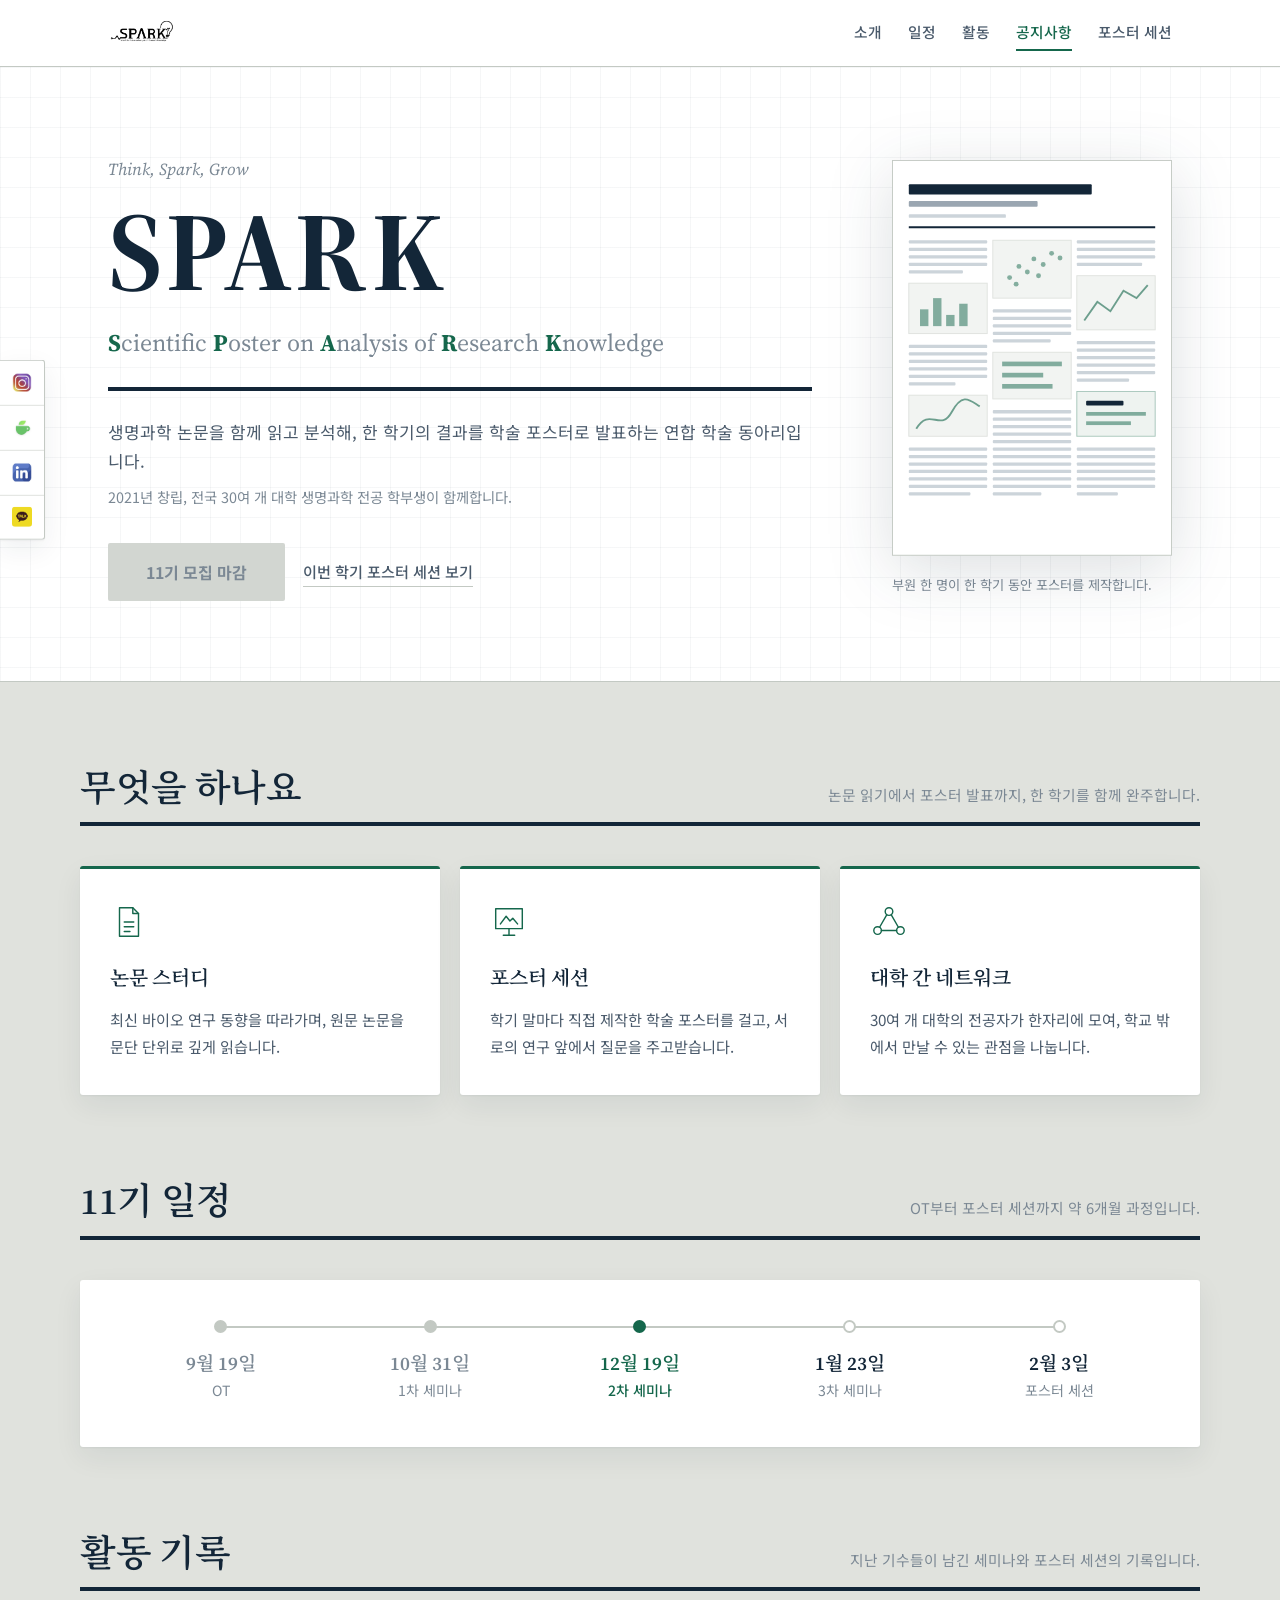
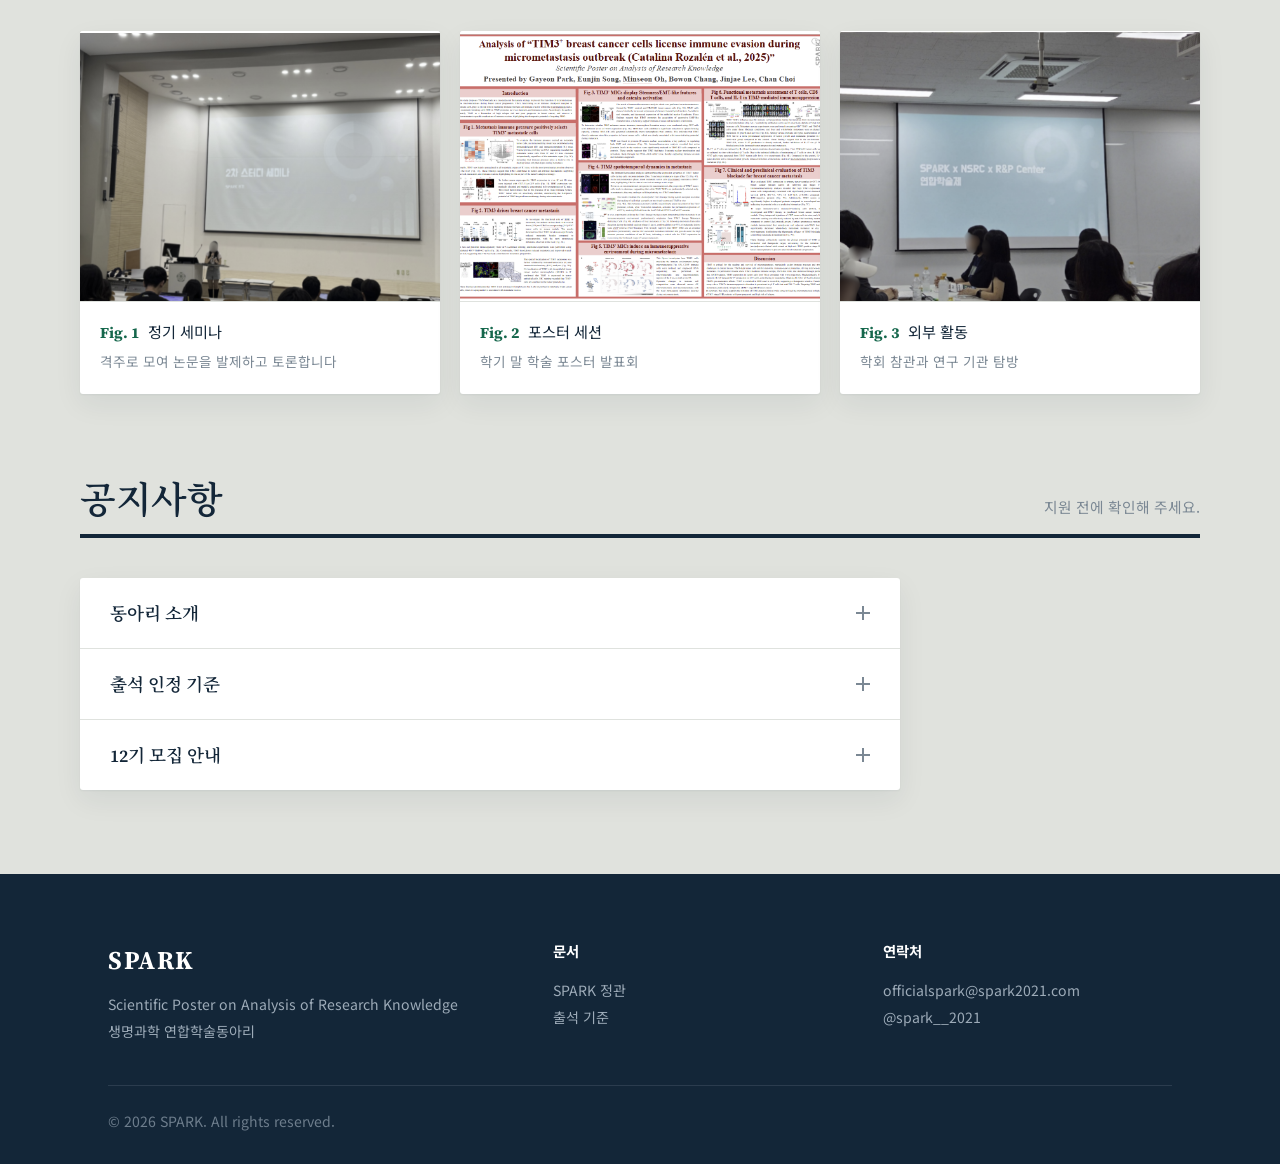
==== index.html @ 1c55ae81 "Update index.html" ====
<!DOCTYPE html>
<html lang="ko">
<head>
<meta charset="UTF-8">
<meta name="viewport" content="width=device-width, initial-scale=1.0">

<!--
╔══════════════════════════════════════════════════════════════╗
║  SPARK 홈페이지 — 수정 안내                                    ║
║                                                              ║
║  수정할 곳은 이 파일 위쪽의 두 군데뿐입니다.                      ║
║    [수정 구역 1] 검색·카톡 공유 시 보이는 제목과 설명               ║
║    [수정 구역 2] 홈페이지에 보이는 모든 글·날짜·링크·사진·색상       ║
║                                                              ║
║  "여기부터 아래는 수정하지 않아도 됩니다" 표시 이후는                ║
║  디자인과 동작 코드이므로 건드리지 않아도 됩니다.                   ║
╚══════════════════════════════════════════════════════════════╝
-->


<!-- ════════════════════════════════════════════
     ✏️ [수정 구역 1] 검색·공유 정보
     네이버/구글 검색 결과, 카톡·인스타 링크 미리보기에 나오는 내용입니다.
     따옴표 " " 안의 글자만 바꾸세요.
═════════════════════════════════════════════ -->

<!-- 브라우저 탭에 보이는 제목 -->
<title>SPARK | 생명과학연합학술동아리</title>

<!-- 링크 공유 시 미리보기 제목 / 설명 / 이미지 -->
<meta property="og:title" content="SPARK - 생명과학연합학술동아리">
<meta property="og:description" content="전국 30여 개 대학의 생명과학 전공 학부생이 논문을 읽고, 분석하고, 포스터로 발표합니다.">
<meta property="og:image" content="logo.png">

<!-- 탭 아이콘 이미지 파일 이름 -->
<link rel="icon" type="image/png" href="favicon.png" sizes="64x64">

<!-- 네이버 검색 등록용 코드 (지우거나 바꾸지 마세요) -->
<meta name="naver-site-verification" content="4375b2bd968bffbd760c9f9140a34bc564f8868e" />


<!-- ════════════════════════════════════════════
     ✏️ [수정 구역 2] 홈페이지 내용 전체
═════════════════════════════════════════════ -->
<script>
/*
 ┌─────────────────── 수정 규칙 ───────────────────┐
 │ 1. 따옴표 '  ' 안의 글자만 바꾸세요.                │
 │ 2. 항목 끝에는 항상 쉼표( , )를 붙입니다.            │
 │ 3. 괄호 { } [ ] 는 지우지 마세요.                   │
 │ 4. 항목을 추가하려면 { ... }, 한 덩어리를 통째로     │
 │    복사해서 바로 아래에 붙여넣고 글자만 바꾸세요.      │
 │    삭제할 때도 { ... }, 한 덩어리를 통째로 지웁니다.  │
 │ 5. 날짜는 항상 '2026-09-19' 형식(연-월-일)으로 씁니다.│
 │ 6. 글 안에 작은따옴표 ' 를 넣고 싶으면 ‘ ’ 를 쓰세요.  │
 │ 7. // 뒤의 회색 글씨는 설명이라 화면에 나오지 않습니다. │
 │ 8. 줄을 바꾸고 싶으면 '  ' 대신 ` (백틱, 숫자 1 왼쪽 키)│
 │    으로 감싸고, 원하는 곳에서 Enter를 치면 됩니다.      │
 │      예) intro: `첫째 줄                          │
 │                  둘째 줄`,                        │
 │                                                  │
 │ 수정 후 페이지 위에 빨간 경고가 뜨면,                 │
 │ 방금 고친 곳에서 쉼표나 따옴표가 빠진 것입니다.         │
 └──────────────────────────────────────────────────┘
*/
const SITE = {

    /* ────────── 기본 정보 ────────── */
    name:       'SPARK',
    fullName:   'Scientific Poster on Analysis of Research Knowledge',   // 대문자로 시작하는 단어의 첫 글자가 자동으로 초록색 강조됩니다
    koreanName: '생명과학 연합학술동아리',
    slogan:     'Think, Spark, Grow',
    logo:       'logo.png',   // 상단 로고 이미지 파일 이름


    /* ────────── 색상 ──────────
       색상 코드는 구글에서 "color picker" 검색하면 고를 수 있습니다. */
    colors: {
        main:      '#15674c',   // 대표 색 (버튼, 강조 글씨)
        mainDark:  '#0f4d38',   // 버튼에 마우스를 올렸을 때 색
        mainLight: '#eef3f0',   // 연한 배경 색
    },


    /* ────────── 다른 페이지 주소 ────────── */
    pages: {
        apply:  'apply-session.html',    // 지원하기 버튼을 누르면 가는 페이지
        poster: 'poster-session.html', // 포스터 세션 페이지
        archive: 'poster-archive.html' //포스터 아카이빙 페이지
    },


    /* ────────── 모집 기간 ──────────
       날짜만 바꾸면 버튼 문구, 버튼 숨김, 모집 안내 공지가 자동으로 바뀝니다.
       - 시작일 전: "8월 19일 11기 모집 시작" (버튼 비활성)
       - 모집 중  : "지금 지원하기"
       - 마감 후  : "11기 모집 마감", 상단 '신입부원모집' 메뉴 자동 숨김 */
    recruit: {
        generation: 11,              // 기수 (숫자만, 따옴표 없이)
        start:      '2026-08-19',    // 모집 시작일 (이 날 0시부터)
        end:        '2026-09-05',    // 모집 마지막 날 (이 날 밤 23:59까지 지원 가능)
        menuText:   '신입부원모집',   // 상단 메뉴 버튼 글자
        buttonText: '지금 지원하기',   // 모집 중일 때 큰 버튼 글자
    },


    /* ────────── 맨 위 첫 화면 ────────── */
    hero: {
        intro: '생명과학 논문을 함께 읽고 분석해, 한 학기의 결과를 학술 포스터로 발표하는 연합 학술 동아리입니다.',
        meta:  '2021년 창립, 전국 30여 개 대학 생명과학 전공 학부생이 함께합니다.',   // 대학 수를 바꾸면 [수정 구역 1]의 og:description도 같이 바꿔 주세요
        posterLinkText: '이번 학기 포스터 세션 보기',
        figureCaption:  `부원 한 명이 한 학기 동안 포스터를 제작합니다.`,        // 포스터 그림 아래 설명
    },


    /* ────────── 소개 (무엇을 하나요) ──────────
       icon 은 'paper'(문서), 'poster'(모니터), 'network'(연결) 중 하나를 고르세요. */
    about: {
        title:    '무엇을 하나요',
        subtitle: '논문 읽기에서 포스터 발표까지, 한 학기를 함께 완주합니다.',
        cards: [
            {
                icon:  'paper',
                title: '논문 스터디',
                text:  '최신 바이오 연구 동향을 따라가며, 원문 논문을 문단 단위로 깊게 읽습니다.',
            },
            {
                icon:  'poster',
                title: '포스터 세션',
                text:  '학기 말마다 직접 제작한 학술 포스터를 걸고, 서로의 연구 앞에서 질문을 주고받습니다.',
            },
            {
                icon:  'network',
                title: '대학 간 네트워크',
                text:  '30여 개 대학의 전공자가 한자리에 모여, 학교 밖에서 만날 수 있는 관점을 나눕니다.',
            },
        ],
    },


    /* ────────── 일정 ──────────
       제목("11기 일정")은 위 모집 기수로 자동 생성됩니다.
       날짜가 지나면 자동으로 회색, 다가오는 일정은 초록색으로 표시됩니다.
       화면에는 "9월 19일"처럼 자동으로 바뀌어 보입니다. */
    schedule: {
        subtitle: 'OT부터 포스터 세션까지 약 6개월 과정입니다.',
        events: [
            { date: '2026-09-19', label: 'OT' },
            { date: '2026-10-31', label: '1차 세미나' },
            { date: '2026-12-19', label: '2차 세미나' },
            { date: '2027-01-23', label: '3차 세미나' },
            { date: '2027-02-03', label: '포스터 세션' },
        ],
    },


    /* ────────── 활동 기록 (사진 카드) ──────────
       "Fig. 1, 2, 3" 번호는 순서대로 자동으로 붙습니다. */
    activity: {
        title:    '활동 기록',
        subtitle: '지난 기수들이 남긴 세미나와 포스터 세션의 기록입니다.',
        cards: [
            {
                image: 'photo1.png',
                title: '정기 세미나',
                sub:   '격주로 모여 논문을 발제하고 토론합니다',
                link:  'gallery.html?type=seminar',
            },
            {
                image: 'photo2.png',
                title: '포스터 세션',
                sub:   '학기 말 학술 포스터 발표회',
                link:  'gallery.html?type=poster',
            },
            {
                image: 'photo3.png',
                title: '외부 활동',
                sub:   '학회 참관과 연구 기관 탐방',
                link:  'gallery.html?type=external',
            },
        ],
    },


    /* ────────── 공지사항 ──────────
       content 는 여러 줄로 쓸 수 있도록 ` (백틱, 키보드 숫자 1 왼쪽 키)으로 감쌉니다.
       줄바꿈한 그대로 화면에 표시됩니다. */
      notice: {
        title:    '공지사항',
        subtitle: '지원 전에 확인해 주세요.',
        items: [
            {
                title: '동아리 소개',
                content: `
                    생명과학 연합학술동아리 SPARK
                    (Scientific Poster on Analysis of Research Knowledge)는
                    과학 분야의 논문 분석을 기반으로 한 과학 포스터 제작 활동을 중심으로,
                    학생들의 폭넓은 과학적 지식 함양을 목표로 하고 있습니다.
                `,
            },
            {
                title: '출석 인정 기준',
                content: `
                    예시: 세미나 시작 시간이 13:00인 경우
                    ~13:00 → 출석
                    13:00~13:30 → 지각
                    13:30~ → 결석

                    결석 1회 또는 지각 2회 이상 시 수료 불가
                `,
            },
            {
                title: '12기 모집 안내',
                content: `
                    2월 3일에 12기 모집이 시작될 예정입니다.
                `,
            },
        ],
    },
     
    /* ────────── 왼쪽(모바일은 아래쪽) SNS 버튼 ────────── */
    social: [
        { name: 'Instagram',   url: 'https://www.instagram.com/spark__2021/', icon: 'news1.jpg' },
        { name: '네이버 카페',  url: 'https://cafe.naver.com/spark0326',       icon: 'news2.jpg' },
        { name: 'LinkedIn',    url: 'https://www.linkedin.com/in/spark-%EC%83%9D%EB%AA%85%EA%B3%BC%ED%95%99-%EC%97%B0%ED%95%A9%ED%95%99%EC%88%A0%EB%8F%99%EC%95%84%EB%A6%AC-2748612b2/', icon: 'news3.jpg' },
        { name: '카카오톡',     url: 'https://pf.kakao.com/_hLbxeb',          icon: 'news4.png', iconBg: '#FEE500' },   // iconBg: 아이콘 뒤 배경색 (필요할 때만)
    ],


    /* ────────── 맨 아래 (푸터) ────────── */
    footer: {
        docs: [
            { name: 'SPARK 정관', url: 'https://drive.google.com/file/d/1hW7ntwTEwc0d7TYEUUa7mszsoIHRJRvX/view?usp=sharing' },
            { name: '출석 기준',  url: 'https://drive.google.com/file/d/16KdDOAhdM01TcNyG_7t-rmwygA86GA21/view?usp=sharing' },
        ],
        email: 'officialspark@spark2021.com',
        contacts: [
            { text: '@spark__2021', url: 'https://www.instagram.com/spark__2021/' },
        ],
    },

};
</script>
<!-- ════════════════ ✏️ 수정 구역 끝 ════════════════ -->



<!-- ══════════════════════════════════════════════════════════════
     ⛔ 여기부터 아래는 수정하지 않아도 됩니다 (디자인·동작 코드)
═══════════════════════════════════════════════════════════════ -->

<script>
/* 위에서 정한 색상을 디자인에 적용 */
(function () {
    if (typeof SITE === 'undefined' || !SITE.colors) return;
    var root = document.documentElement.style, c = SITE.colors;
    if (c.main)      root.setProperty('--accent', c.main);
    if (c.mainDark)  root.setProperty('--accent-deep', c.mainDark);
    if (c.mainLight) root.setProperty('--accent-wash', c.mainLight);
})();
</script>

<link rel="preconnect" href="https://fonts.googleapis.com">
<link rel="preconnect" href="https://fonts.gstatic.com" crossorigin>
<link href="https://fonts.googleapis.com/css2?family=Noto+Sans+KR:wght@300;400;500;700&family=Noto+Serif+KR:wght@300;500;600;700&family=Source+Serif+4:ital,opsz,wght@0,8..60,400;0,8..60,600;0,8..60,700;1,8..60,400&display=swap" rel="stylesheet">

<style>
/* ══════════════════════════════════════════════
   SPARK — 포스터 보드 레이아웃
   보드(회색) 위에 종이 패널(흰색)이 올라가는 구조
   ※ 대표 색상은 [수정 구역 2]의 colors 에서 바꿉니다.
══════════════════════════════════════════════ */

:root {
    --board:        #e0e2dd;
    --board-deep:   #d2d6d1;
    --paper:        #ffffff;

    --ink:          #132638;
    --ink-mid:      #4a5a6b;
    --ink-soft:     #7b8894;

    --rule:         #dfe2de;
    --rule-strong:  #c3c9c3;

    --accent:       #15674c;
    --accent-deep:  #0f4d38;
    --accent-wash:  #eef3f0;

    --lift: 0 1px 2px rgba(19,38,56,.05), 0 10px 28px rgba(19,38,56,.07);
    --lift-hi: 0 2px 4px rgba(19,38,56,.07), 0 18px 44px rgba(19,38,56,.11);

    --serif: 'Source Serif 4', 'Noto Serif KR', Georgia, serif;
    --sans:  'Noto Sans KR', -apple-system, BlinkMacSystemFont, sans-serif;

    --col: 1120px;
}

*, *::before, *::after { box-sizing: border-box; margin: 0; padding: 0; }
html { scroll-behavior: smooth; -webkit-text-size-adjust: 100%; }

body {
    font-family: var(--sans);
    font-weight: 400;
    background: var(--board);
    color: var(--ink);
    line-height: 1.75;
    overflow-x: hidden;
    -webkit-font-smoothing: antialiased;
}

a { color: inherit; }

:focus-visible {
    outline: 2px solid var(--accent);
    outline-offset: 3px;
    border-radius: 2px;
}

.wrap {
    max-width: var(--col);
    margin: 0 auto;
    padding: 0 28px;
}

/* ── 설정 오류 경고 ─────────────────────── */
#config-error {
    position: fixed;
    top: 0; left: 0; right: 0;
    z-index: 10000;
    background: #b3261e;
    color: #fff;
    padding: 14px 20px;
    font-size: 0.95rem;
    line-height: 1.6;
}
#config-error[hidden] { display: none; }

/* ── 헤더 ───────────────────────────────── */
header {
    position: sticky;
    top: 0;
    z-index: 200;
    background: var(--paper);
    border-bottom: 1px solid var(--rule-strong);
}
.header-inner {
    max-width: var(--col);
    margin: 0 auto;
    padding: 0 28px;
    height: 66px;
    display: flex;
    align-items: center;
    justify-content: space-between;
}
.logo-img { height: 38px; display: block; }

nav.pc-nav { display: flex; align-items: center; gap: 26px; }
nav.pc-nav a {
    text-decoration: none;
    color: var(--ink-mid);
    font-size: 0.92rem;
    font-weight: 500;
    padding: 4px 0;
    border-bottom: 2px solid transparent;
    transition: color .18s ease, border-color .18s ease;
}
nav.pc-nav a:hover { color: var(--ink); }
nav.pc-nav a.active { color: var(--accent); border-bottom-color: var(--accent); }
nav.pc-nav a.nav-apply {
    color: var(--paper);
    background: var(--accent);
    padding: 7px 16px;
    border-radius: 2px;
    border-bottom: none;
}
nav.pc-nav a.nav-apply:hover { background: var(--accent-deep); color: var(--paper); }

.hamburger {
    display: none;
    flex-direction: column;
    justify-content: space-between;
    width: 24px; height: 16px;
    background: none; border: none;
    cursor: pointer; padding: 0;
}
.hamburger span {
    display: block; height: 2px;
    background: var(--ink);
    transition: transform .25s ease, opacity .2s ease;
}
.hamburger.open span:nth-child(1) { transform: translateY(7px) rotate(45deg); }
.hamburger.open span:nth-child(2) { opacity: 0; }
.hamburger.open span:nth-child(3) { transform: translateY(-7px) rotate(-45deg); }

.mobile-menu {
    display: none;
    position: fixed;
    top: 66px; left: 0; right: 0;
    background: var(--paper);
    border-bottom: 1px solid var(--rule-strong);
    padding: 10px 28px 18px;
    z-index: 150;
    flex-direction: column;
}
.mobile-menu.open { display: flex; }
.mobile-menu a {
    text-decoration: none;
    color: var(--ink);
    font-size: 1rem;
    font-weight: 500;
    padding: 14px 2px;
    border-bottom: 1px solid var(--rule);
}
.mobile-menu a:last-child { border-bottom: none; }

@media (max-width: 860px) {
    nav.pc-nav { display: none; }
    .hamburger { display: flex; }
}

/* ── 좌측 소셜 ──────────────────────────── */
#social-float {
    position: fixed;
    left: 0; top: 50%;
    transform: translateY(-50%);
    z-index: 120;
    display: flex;
    flex-direction: column;
    background: var(--paper);
    border: 1px solid var(--rule-strong);
    border-left: none;
    border-radius: 0 3px 3px 0;
    box-shadow: var(--lift);
    overflow: hidden;
}
#social-float a {
    display: flex;
    align-items: center;
    gap: 10px;
    padding: 11px 12px;
    text-decoration: none;
    color: var(--ink-mid);
    font-size: 0.78rem;
    font-weight: 500;
    border-bottom: 1px solid var(--rule);
    white-space: nowrap;
    overflow: hidden;
    max-width: 44px;
    transition: max-width .28s ease, background .2s ease, color .2s ease;
}
#social-float a:last-child { border-bottom: none; }
#social-float a img {
    width: 20px; height: 20px;
    object-fit: cover;
    border-radius: 3px;
    flex-shrink: 0;
}
#social-float a span {
    opacity: 0;
    transition: opacity .2s ease;
}
#social-float:hover a { max-width: 170px; }
#social-float:hover a span { opacity: 1; }
#social-float a:hover { background: var(--accent-wash); color: var(--accent); }

@media (max-width: 860px) {
    #social-float {
        top: auto; bottom: 0; left: 0; right: 0;
        transform: none;
        flex-direction: row;
        border: none;
        border-top: 1px solid var(--rule-strong);
        border-radius: 0;
    }
    #social-float a {
        flex: 1;
        max-width: none;
        justify-content: center;
        padding: 12px 0;
        border-bottom: none;
        border-right: 1px solid var(--rule);
    }
    #social-float a:last-child { border-right: none; }
    #social-float a span { display: none; }
    #social-float:hover a { max-width: none; }
}

/* ── 히어로 ─────────────────────────────── */
.hero {
    background-color: var(--paper);
    background-image:
        linear-gradient(rgba(19,38,56,.038) 1px, transparent 1px),
        linear-gradient(90deg, rgba(19,38,56,.038) 1px, transparent 1px);
    background-size: 30px 30px;
    border-bottom: 1px solid var(--rule-strong);
    padding: 88px 0 80px;
}
.hero-inner {
    max-width: var(--col);
    margin: 0 auto;
    padding: 0 28px;
    display: grid;
    grid-template-columns: minmax(0, 1fr) 280px;
    gap: 56px;
    align-items: center;
}
.hero-text { max-width: 44em; }

.hero-figure { margin: 0; }
.poster-svg {
    width: 100%;
    height: auto;
    display: block;
    filter: drop-shadow(0 14px 32px rgba(19,38,56,.15));
}
.hero-figure figcaption {
    margin-top: 18px;
    font-size: 0.83rem;
    line-height: 1.65;
    color: var(--ink-soft);
}
.poster-svg .sheet   { fill: var(--paper); stroke: var(--rule-strong); }
.poster-svg .ln      { fill: #ccd4da; }
.poster-svg .ln-mid  { fill: #9aa6b1; }
.poster-svg .ln-dark { fill: var(--ink); }
.poster-svg .rule    { stroke: var(--ink); stroke-width: 2; }
.poster-svg .fig     { fill: #f2f4f2; stroke: var(--rule); }
.poster-svg .fig-hi  { fill: var(--accent-wash); stroke: var(--accent); stroke-opacity: .35; }
.poster-svg .mark    { fill: var(--accent); opacity: .5; }
.poster-svg .plot    { fill: none; stroke: var(--accent); stroke-width: 2; opacity: .6; }

@media (max-width: 940px) {
    .hero-inner { grid-template-columns: 1fr; gap: 48px; }
    .hero-figure { max-width: 230px; }
}
@media (max-width: 640px) {
    .hero-figure { display: none; }
}
.hero-slogan {
    font-family: var(--serif);
    font-style: italic;
    font-size: 1.05rem;
    color: var(--ink-soft);
    margin-bottom: 14px;
}
.wordmark {
    font-family: var(--serif);
    font-weight: 700;
    font-size: clamp(3.6rem, 11vw, 7rem);
    line-height: 0.95;
    letter-spacing: 0.04em;
    color: var(--ink);
    margin-bottom: 20px;
}
.acronym {
    font-family: var(--serif);
    font-size: clamp(1.05rem, 2.6vw, 1.5rem);
    line-height: 1.5;
    color: var(--ink-soft);
    font-weight: 400;
    padding-bottom: 26px;
    border-bottom: 4px solid var(--ink);
    margin-bottom: 26px;
}
.acronym b { color: var(--accent); font-weight: 700; }

.hero-lede {
    font-size: 1.06rem;
    color: var(--ink-mid);
    max-width: 46em;
    margin-bottom: 8px;
}
.hero-meta {
    font-size: 0.9rem;
    color: var(--ink-soft);
    margin-bottom: 34px;
}
.hero-actions { display: flex; flex-wrap: wrap; align-items: center; gap: 18px; }

.cta-button {
    display: inline-block;
    background: var(--accent);
    color: var(--paper);
    font-family: var(--sans);
    font-size: 1rem;
    font-weight: 700;
    padding: 15px 38px;
    border-radius: 2px;
    text-decoration: none;
    border: none;
    cursor: pointer;
    transition: background .2s ease;
}
.cta-button:hover { background: var(--accent-deep); }
.cta-button.is-closed {
    background: var(--board-deep);
    color: var(--ink-soft);
    pointer-events: none;
}
.link-quiet {
    font-size: 0.95rem;
    font-weight: 500;
    color: var(--ink-mid);
    text-decoration: none;
    border-bottom: 1px solid var(--rule-strong);
    padding-bottom: 2px;
    transition: color .18s ease, border-color .18s ease;
}
.link-quiet:hover { color: var(--accent); border-bottom-color: var(--accent); }

.hero-slogan, .wordmark, .acronym, .hero-lede, .hero-meta, .hero-actions {
    opacity: 0;
    transform: translateY(14px);
    animation: rise .7s cubic-bezier(.2,.7,.3,1) forwards;
}
.hero-figure {
    opacity: 0;
    transform: translateY(14px);
    animation: rise .7s cubic-bezier(.2,.7,.3,1) .34s forwards;
}
.wordmark      { animation-delay: .06s; }
.acronym       { animation-delay: .14s; }
.hero-lede     { animation-delay: .22s; }
.hero-meta     { animation-delay: .26s; }
.hero-actions  { animation-delay: .32s; }
@keyframes rise { to { opacity: 1; transform: translateY(0); } }

.poster-svg .col { opacity: 0; animation: ink .55s ease forwards; }
.poster-svg .col-head { animation-delay: .58s; }
.poster-svg .col-1    { animation-delay: .72s; }
.poster-svg .col-2    { animation-delay: .84s; }
.poster-svg .col-3    { animation-delay: .96s; }
@keyframes ink { to { opacity: 1; } }

/* ── 섹션 공통 ──────────────────────────── */
section { scroll-margin-top: 66px; }
.section-body { padding: 84px 0; }
.section-body.no-top { padding-top: 0; }

.section-head {
    display: flex;
    align-items: baseline;
    justify-content: space-between;
    gap: 20px;
    flex-wrap: wrap;
    border-bottom: 4px solid var(--ink);
    padding-bottom: 12px;
    margin-bottom: 40px;
}
.section-head h2 {
    font-family: var(--serif);
    font-size: clamp(1.7rem, 3.4vw, 2.3rem);
    font-weight: 600;
    line-height: 1.2;
    letter-spacing: -0.01em;
}
.section-head p {
    font-size: 0.92rem;
    color: var(--ink-soft);
}

.panel {
    background: var(--paper);
    border-radius: 3px;
    box-shadow: var(--lift);
}

/* ── About ──────────────────────────────── */
.about-grid {
    display: grid;
    grid-template-columns: repeat(3, 1fr);
    gap: 20px;
}
.about-card { padding: 34px 30px 36px; border-top: 3px solid var(--accent); }
.about-card svg {
    width: 38px; height: 38px;
    color: var(--accent);
    margin-bottom: 20px;
    display: block;
}
.about-card h3 {
    font-family: var(--serif);
    font-size: 1.24rem;
    font-weight: 600;
    margin-bottom: 10px;
}
.about-card p { font-size: 0.95rem; color: var(--ink-mid); }

@media (max-width: 860px) {
    .about-grid { grid-template-columns: 1fr; }
}

/* ── 일정 ───────────────────────────────── */
.schedule { padding: 40px 36px 44px; }
.schedule-track {
    display: grid;
    grid-auto-columns: 1fr;
    grid-auto-flow: column;
    position: relative;
}
.schedule-track::before {
    content: '';
    position: absolute;
    left: 10%; right: 10%;
    top: 6px;
    height: 2px;
    background: var(--rule-strong);
}
.stop { text-align: center; position: relative; }
.stop::before {
    content: '';
    display: block;
    width: 13px; height: 13px;
    border-radius: 50%;
    background: var(--paper);
    border: 2px solid var(--rule-strong);
    margin: 0 auto 18px;
    position: relative;
    z-index: 1;
}
.stop .date {
    font-family: var(--serif);
    font-size: 1.18rem;
    font-weight: 600;
    display: block;
    line-height: 1.3;
}
.stop .label { font-size: 0.88rem; color: var(--ink-soft); }
.stop.done .date, .stop.done .label { color: var(--ink-soft); }
.stop.done::before { background: var(--rule-strong); border-color: var(--rule-strong); }
.stop.next::before { background: var(--accent); border-color: var(--accent); }
.stop.next .date { color: var(--accent); }
.stop.next .label { color: var(--accent); font-weight: 500; }

@media (max-width: 860px) {
    .schedule { padding: 28px 24px 30px; }
    .schedule-track { grid-template-columns: 1fr; grid-auto-flow: row; }
    .schedule-track::before {
        left: 6px; right: auto;
        top: 6px; bottom: 14px;
        width: 2px; height: auto;
    }
    .stop {
        text-align: left;
        display: grid;
        grid-template-columns: 13px 1fr;
        gap: 16px;
        align-items: start;
        padding: 10px 0;
    }
    .stop::before { margin: 5px 0 0; }
    .stop .date { font-size: 1.05rem; }
}

/* ── Archive ────────────────────────────── */
.figure-grid {
    display: grid;
    grid-template-columns: repeat(3, 1fr);
    gap: 20px;
}
.figure-card {
    display: block;
    text-decoration: none;
    color: inherit;
    overflow: hidden;
    transition: box-shadow .25s ease, transform .25s ease;
}
.figure-card:hover { box-shadow: var(--lift-hi); transform: translateY(-3px); }
.figure-card figure { margin: 0; }
.figure-card .plate {
    aspect-ratio: 4 / 3;
    overflow: hidden;
    background: var(--board-deep);
}
.figure-card img {
    width: 100%; height: 100%;
    object-fit: cover;
    display: block;
}
.figure-card figcaption {
    padding: 16px 20px 20px;
    border-top: 1px solid var(--rule);
    font-size: 0.95rem;
}
.figure-card .fig-no {
    font-family: var(--serif);
    font-weight: 700;
    color: var(--accent);
    margin-right: 8px;
}
.figure-card .fig-sub {
    display: block;
    font-size: 0.85rem;
    color: var(--ink-soft);
    margin-top: 3px;
}

@media (max-width: 860px) {
    .figure-grid { grid-template-columns: 1fr; }
}

/* ── 공지사항 아코디언 ──────────────────── */
.notice { max-width: 820px; }
.faq-item { border-bottom: 1px solid var(--rule); }
.faq-item:last-child { border-bottom: none; }
.faq-question {
    width: 100%;
    padding: 22px 30px;
    display: flex;
    justify-content: space-between;
    align-items: center;
    gap: 16px;
    background: none;
    border: none;
    cursor: pointer;
    text-align: left;
    font-family: var(--serif);
    font-size: 1.1rem;
    font-weight: 600;
    color: var(--ink);
    transition: color .18s ease;
}
.faq-question:hover { color: var(--accent); }
.sign {
    position: relative;
    width: 14px; height: 14px;
    flex-shrink: 0;
}
.sign::before, .sign::after {
    content: '';
    position: absolute;
    background: var(--ink-soft);
    transition: transform .28s ease, background .18s ease;
}
.sign::before { top: 6px; left: 0; width: 14px; height: 2px; }
.sign::after  { left: 6px; top: 0; width: 2px; height: 14px; }
.faq-item.active .sign::after { transform: scaleY(0); }
.faq-item.active .sign::before { background: var(--accent); }

.faq-answer {
    max-height: 0;
    overflow: hidden;
    transition: max-height .35s ease;
}
.faq-answer .inner {
    padding: 0 30px 26px;
    color: var(--ink-mid);
    font-size: 0.95rem;
    line-height: 1.95;
    white-space: pre-line;
    max-width: 62ch;
}

/* ── 푸터 ───────────────────────────────── */
.site-footer {
    background: var(--ink);
    color: #9dabb8;
    padding: 64px 0 28px;
}
.footer-grid {
    display: grid;
    grid-template-columns: 1.4fr 1fr 1fr;
    gap: 40px;
    padding-bottom: 40px;
}
.footer-mark {
    font-family: var(--serif);
    font-size: 1.6rem;
    font-weight: 700;
    letter-spacing: 0.06em;
    color: #fff;
    margin-bottom: 8px;
}
.site-footer h4 {
    font-size: 0.9rem;
    font-weight: 700;
    color: #fff;
    margin-bottom: 14px;
}
.site-footer p, .site-footer li { font-size: 0.88rem; line-height: 1.95; }
.site-footer ul { list-style: none; }
.site-footer a { color: #9dabb8; text-decoration: none; }
.site-footer a:hover { color: #fff; text-decoration: underline; }
.footer-bottom {
    border-top: 1px solid #2b3c4e;
    padding-top: 22px;
    font-size: 0.8rem;
    color: #6d7d8c;
}
@media (max-width: 860px) {
    .footer-grid { grid-template-columns: 1fr; gap: 30px; }
    .site-footer { padding-bottom: 78px; }
}

/* ── 토스트 ─────────────────────────────── */
#toast {
    position: fixed;
    bottom: 30px; left: 50%;
    transform: translateX(-50%) translateY(16px);
    background: var(--ink);
    color: #fff;
    padding: 13px 26px;
    border-radius: 2px;
    font-size: 0.9rem;
    font-weight: 500;
    z-index: 9999;
    opacity: 0;
    transition: opacity .3s ease, transform .3s ease;
    pointer-events: none;
    white-space: nowrap;
}
#toast.show { opacity: 1; transform: translateX(-50%) translateY(0); }

@media (max-width: 860px) {
    .hero { padding: 66px 0 58px; }
    .section-body { padding: 58px 0; }
    .wrap, .header-inner, .hero-inner { padding: 0 20px; }
}

@media (prefers-reduced-motion: reduce) {
    html { scroll-behavior: auto; }
    *, *::before, *::after {
        animation-duration: .001ms !important;
        animation-delay: 0ms !important;
        transition-duration: .001ms !important;
    }
    .hero-slogan, .wordmark, .acronym, .hero-lede,
    .hero-meta, .hero-actions, .hero-figure {
        opacity: 1; transform: none;
    }
    .poster-svg .col { opacity: 1; }
}
</style>
</head>
<body>

<!--
  ⛔ 아래 HTML은 '틀'입니다. 글자는 [수정 구역 2]에서 자동으로 채워집니다.
     여기에 직접 글을 써도 반영되지 않으니 위쪽 SITE 설정을 고쳐 주세요.
-->

<div id="config-error" hidden>
    ⚠️ 홈페이지 내용 설정(SITE)에 오류가 있어 내용을 불러오지 못했습니다.
    최근에 고친 곳에서 쉼표( , ), 따옴표( ' ), 괄호( { } [ ] )가 빠지거나 남지 않았는지 확인해 주세요.
    (PC에서 F12 → Console 탭을 열면 오류가 난 줄 번호가 보입니다.)
</div>

<div id="social-float"></div>
<div id="toast"></div>

<header>
    <div class="header-inner">
        <a href="#" aria-label="홈으로"><img id="logo" class="logo-img" alt=""></a>

        <nav class="pc-nav" id="pc-nav">
            <a href="#about">소개</a>
            <a href="#schedule">일정</a>
            <a href="#activity">활동</a>
            <a href="#news">공지사항</a>
            <a id="nav-poster">포스터 세션</a>
            <a id="nav-apply" class="nav-apply"></a>
        </nav>

        <button class="hamburger" id="hamburger" aria-label="메뉴 열기" aria-expanded="false">
            <span></span><span></span><span></span>
        </button>
    </div>
</header>

<div class="mobile-menu" id="mobile-menu">
    <a href="#about">소개</a>
    <a href="#schedule">일정</a>
    <a href="#activity">활동</a>
    <a href="#news">공지사항</a>
    <a id="mob-poster">포스터 세션</a>
    <a id="mob-apply"></a>
</div>

<!-- 히어로 -->
<section class="hero">
    <div class="hero-inner">
        <div class="hero-text">
            <p class="hero-slogan" id="hero-slogan"></p>
            <h1 class="wordmark" id="wordmark"></h1>
            <p class="acronym" id="acronym"></p>
            <p class="hero-lede" id="hero-lede"></p>
            <p class="hero-meta" id="hero-meta"></p>
            <div class="hero-actions">
                <a class="cta-button" id="hero-cta"></a>
                <a class="link-quiet" id="hero-poster-link"></a>
            </div>
        </div>

        <figure class="hero-figure">
            <svg class="poster-svg" viewBox="0 0 300 424" xmlns="http://www.w3.org/2000/svg" role="img" aria-label="A1 규격 학술 포스터의 구성 도식">
                <rect class="sheet" x="0.5" y="0.5" width="299" height="423"/>
                <g class="col col-head">
                    <rect class="ln-dark" x="18" y="26" width="196" height="11" rx="1"/>
                    <rect class="ln-mid"  x="18" y="44" width="138" height="6" rx="1"/>
                    <rect class="ln"      x="18" y="58" width="104" height="4" rx="1"/>
                    <line class="rule" x1="18" y1="72" x2="282" y2="72"/>
                </g>
                <g class="col col-1">
                    <rect class="ln" x="18" y="86"  width="84" height="3.5" rx="1"/>
                    <rect class="ln" x="18" y="94"  width="84" height="3.5" rx="1"/>
                    <rect class="ln" x="18" y="102" width="84" height="3.5" rx="1"/>
                    <rect class="ln" x="18" y="110" width="84" height="3.5" rx="1"/>
                    <rect class="ln" x="18" y="118" width="58" height="3.5" rx="1"/>
                    <rect class="fig" x="18" y="132" width="84" height="54"/>
                    <rect class="mark" x="30" y="160" width="9" height="18"/>
                    <rect class="mark" x="44" y="148" width="9" height="30"/>
                    <rect class="mark" x="58" y="166" width="9" height="12"/>
                    <rect class="mark" x="72" y="154" width="9" height="24"/>
                    <rect class="ln" x="18" y="198" width="84" height="3.5" rx="1"/>
                    <rect class="ln" x="18" y="206" width="84" height="3.5" rx="1"/>
                    <rect class="ln" x="18" y="214" width="84" height="3.5" rx="1"/>
                    <rect class="ln" x="18" y="222" width="84" height="3.5" rx="1"/>
                    <rect class="ln" x="18" y="230" width="84" height="3.5" rx="1"/>
                    <rect class="ln" x="18" y="238" width="50" height="3.5" rx="1"/>
                    <rect class="fig" x="18" y="252" width="84" height="44"/>
                    <path class="plot" d="M26 288 C 40 264, 52 292, 64 270 S 84 258, 94 264"/>
                    <rect class="ln" x="18" y="308" width="84" height="3.5" rx="1"/>
                    <rect class="ln" x="18" y="316" width="84" height="3.5" rx="1"/>
                    <rect class="ln" x="18" y="324" width="84" height="3.5" rx="1"/>
                    <rect class="ln" x="18" y="332" width="84" height="3.5" rx="1"/>
                    <rect class="ln" x="18" y="340" width="84" height="3.5" rx="1"/>
                    <rect class="ln" x="18" y="348" width="84" height="3.5" rx="1"/>
                    <rect class="ln" x="18" y="356" width="66" height="3.5" rx="1"/>
                </g>
                <g class="col col-2">
                    <rect class="fig" x="108" y="86" width="84" height="62"/>
                    <circle class="mark" cx="126" cy="126" r="2.6"/>
                    <circle class="mark" cx="136" cy="114" r="2.6"/>
                    <circle class="mark" cx="145" cy="120" r="2.6"/>
                    <circle class="mark" cx="152" cy="106" r="2.6"/>
                    <circle class="mark" cx="162" cy="112" r="2.6"/>
                    <circle class="mark" cx="171" cy="100" r="2.6"/>
                    <circle class="mark" cx="180" cy="105" r="2.6"/>
                    <circle class="mark" cx="133" cy="133" r="2.6"/>
                    <circle class="mark" cx="157" cy="124" r="2.6"/>
                    <rect class="ln" x="108" y="160" width="84" height="3.5" rx="1"/>
                    <rect class="ln" x="108" y="168" width="84" height="3.5" rx="1"/>
                    <rect class="ln" x="108" y="176" width="84" height="3.5" rx="1"/>
                    <rect class="ln" x="108" y="184" width="84" height="3.5" rx="1"/>
                    <rect class="ln" x="108" y="192" width="62" height="3.5" rx="1"/>
                    <rect class="fig" x="108" y="206" width="84" height="50"/>
                    <rect class="mark" x="118" y="216" width="64" height="5"/>
                    <rect class="mark" x="118" y="228" width="44" height="5"/>
                    <rect class="mark" x="118" y="240" width="54" height="5"/>
                    <rect class="ln" x="108" y="268" width="84" height="3.5" rx="1"/>
                    <rect class="ln" x="108" y="276" width="84" height="3.5" rx="1"/>
                    <rect class="ln" x="108" y="284" width="84" height="3.5" rx="1"/>
                    <rect class="ln" x="108" y="292" width="84" height="3.5" rx="1"/>
                    <rect class="ln" x="108" y="300" width="84" height="3.5" rx="1"/>
                    <rect class="ln" x="108" y="308" width="84" height="3.5" rx="1"/>
                    <rect class="ln" x="108" y="316" width="84" height="3.5" rx="1"/>
                    <rect class="ln" x="108" y="324" width="84" height="3.5" rx="1"/>
                    <rect class="ln" x="108" y="332" width="84" height="3.5" rx="1"/>
                    <rect class="ln" x="108" y="340" width="84" height="3.5" rx="1"/>
                    <rect class="ln" x="108" y="348" width="84" height="3.5" rx="1"/>
                    <rect class="ln" x="108" y="356" width="52" height="3.5" rx="1"/>
                </g>
                <g class="col col-3">
                    <rect class="ln" x="198" y="86"  width="84" height="3.5" rx="1"/>
                    <rect class="ln" x="198" y="94"  width="84" height="3.5" rx="1"/>
                    <rect class="ln" x="198" y="102" width="84" height="3.5" rx="1"/>
                    <rect class="ln" x="198" y="110" width="70" height="3.5" rx="1"/>
                    <rect class="fig" x="198" y="124" width="84" height="58"/>
                    <path class="plot" d="M206 172 L 220 152 L 234 162 L 248 140 L 262 148 L 274 134"/>
                    <rect class="ln" x="198" y="194" width="84" height="3.5" rx="1"/>
                    <rect class="ln" x="198" y="202" width="84" height="3.5" rx="1"/>
                    <rect class="ln" x="198" y="210" width="84" height="3.5" rx="1"/>
                    <rect class="ln" x="198" y="218" width="84" height="3.5" rx="1"/>
                    <rect class="ln" x="198" y="226" width="84" height="3.5" rx="1"/>
                    <rect class="ln" x="198" y="234" width="56" height="3.5" rx="1"/>
                    <rect class="fig-hi" x="198" y="248" width="84" height="48"/>
                    <rect class="ln-dark" x="208" y="258" width="40" height="5" rx="1"/>
                    <rect class="mark" x="208" y="270" width="64" height="4"/>
                    <rect class="mark" x="208" y="280" width="48" height="4"/>
                    <rect class="ln" x="198" y="308" width="84" height="3.5" rx="1"/>
                    <rect class="ln" x="198" y="316" width="84" height="3.5" rx="1"/>
                    <rect class="ln" x="198" y="324" width="84" height="3.5" rx="1"/>
                    <rect class="ln" x="198" y="332" width="84" height="3.5" rx="1"/>
                    <rect class="ln" x="198" y="340" width="84" height="3.5" rx="1"/>
                    <rect class="ln" x="198" y="348" width="84" height="3.5" rx="1"/>
                    <rect class="ln" x="198" y="356" width="44" height="3.5" rx="1"/>
                </g>
            </svg>
            <figcaption id="hero-caption"></figcaption>
        </figure>
    </div>
</section>

<!-- 소개 -->
<section id="about">
    <div class="wrap section-body">
        <div class="section-head">
            <h2 id="about-title"></h2>
            <p id="about-sub"></p>
        </div>
        <div class="about-grid" id="about-grid"></div>
    </div>
</section>

<!-- 일정 -->
<section id="schedule">
    <div class="wrap section-body no-top">
        <div class="section-head">
            <h2 id="schedule-title"></h2>
            <p id="schedule-sub"></p>
        </div>
        <div class="panel schedule">
            <div class="schedule-track" id="schedule-track"></div>
        </div>
    </div>
</section>

<!-- 활동 기록 -->
<section id="activity">
    <div class="wrap section-body no-top">
        <div class="section-head">
            <h2 id="activity-title"></h2>
            <p id="activity-sub"></p>
        </div>
        <div class="figure-grid" id="activity-grid"></div>
    </div>
</section>

<!-- 공지사항 -->
<section id="news">
    <div class="wrap section-body no-top">
        <div class="section-head">
            <h2 id="notice-title"></h2>
            <p id="notice-sub"></p>
        </div>
        <div class="panel notice" id="notice-list"></div>
    </div>
</section>

<footer class="site-footer">
    <div class="wrap">
        <div class="footer-grid">
            <div>
                <div class="footer-mark" id="footer-mark"></div>
                <p id="footer-desc"></p>
            </div>
            <div>
                <h4>문서</h4>
                <ul id="footer-docs"></ul>
            </div>
            <div>
                <h4>연락처</h4>
                <ul id="footer-contacts"></ul>
            </div>
        </div>
        <div class="footer-bottom">
            <p id="footer-copy"></p>
        </div>
    </div>
</footer>

<script>
/* ══════════════════════════════════════════════
   ⛔ 동작 코드 — 수정하지 않아도 됩니다.
   [수정 구역 2]의 SITE 내용을 읽어 화면에 채워 넣습니다.
══════════════════════════════════════════════ */
(function () {
    'use strict';

    /* 설정에 문법 오류가 있으면 경고만 띄우고 멈춤 */
    if (typeof SITE === 'undefined') {
        document.getElementById('config-error').hidden = false;
        return;
    }

    /* ── 도우미 함수 ────────────────────────── */
    const $ = id => document.getElementById(id);
    const esc = s => String(s == null ? '' : s).replace(/[&<>"']/g, c => (
        { '&': '&amp;', '<': '&lt;', '>': '&gt;', '"': '&quot;', "'": '&#39;' }[c]
    ));
    const setText  = (id, text) => { const el = $(id); if (el) el.textContent = text == null ? '' : text; };
    const setHref  = (ids, url) => ids.forEach(id => { const el = $(id); if (el) el.href = url; });
    const toKST    = (dateStr, time) => new Date(dateStr + 'T' + time + '+09:00');
    const monthDay = dateStr => { const p = String(dateStr).split('-').map(Number); return p[1] + '월 ' + p[2] + '일'; };
    const tidy     = s => String(s == null ? '' : s).split('\n').map(l => l.trim()).join('\n').trim();
    const lines    = s => esc(tidy(s)).replace(/\n/g, '<br>');                  // Enter 친 곳 = 줄바꿈
    const setLines = (id, text) => { const el = $(id); if (el) el.innerHTML = lines(text); };
    const now      = new Date();

    const ICONS = {
        paper: '<svg viewBox="0 0 40 40" fill="none" stroke="currentColor" stroke-width="1.5" stroke-linecap="round" stroke-linejoin="round" aria-hidden="true"><path d="M10 5h14l6 6v24H10z"/><path d="M24 5v6h6"/><path d="M15 20h10M15 25h10M15 30h6"/></svg>',
        poster: '<svg viewBox="0 0 40 40" fill="none" stroke="currentColor" stroke-width="1.5" stroke-linecap="round" stroke-linejoin="round" aria-hidden="true"><rect x="6" y="6" width="28" height="21"/><path d="M11 22l6-8 4 5 3-3 5 6"/><path d="M20 27v7M14 34h12"/></svg>',
        network: '<svg viewBox="0 0 40 40" fill="none" stroke="currentColor" stroke-width="1.5" stroke-linecap="round" stroke-linejoin="round" aria-hidden="true"><circle cx="20" cy="9" r="4"/><circle cx="8" cy="29" r="4"/><circle cx="32" cy="29" r="4"/><path d="M17.6 12.4L10.4 25M22.4 12.4L29.6 25M12 29h16"/></svg>'
    };

    /* ── 모집 상태 계산 ─────────────────────── */
    const R   = SITE.recruit || {};
    const gen = R.generation;
    const openAt  = toKST(R.start, '00:00:00');
    const closeAt = toKST(R.end,   '23:59:59');
    const status  = now < openAt ? 'before' : (now > closeAt ? 'after' : 'open');

    /* ── 헤더 · 메뉴 ────────────────────────── */
    const logo = $('logo');
    logo.src = SITE.logo;
    logo.alt = SITE.name;
    setHref(['nav-poster', 'mob-poster', 'hero-poster-link'], SITE.pages.poster);
    setHref(['nav-apply', 'mob-apply', 'hero-cta'], SITE.pages.apply);
    setText('nav-apply', R.menuText);
    setText('mob-apply', R.menuText);

    /* ── 히어로 ─────────────────────────────── */
    setText('wordmark', SITE.name);
    $('acronym').innerHTML = String(SITE.fullName).split(' ').map(w =>
        /^[A-Z]/.test(w) ? '<b>' + esc(w[0]) + '</b>' + esc(w.slice(1)) : esc(w)
    ).join(' ');
    setLines('hero-slogan', SITE.slogan);
    setLines('hero-lede', SITE.hero.intro);
    setLines('hero-meta', SITE.hero.meta);
    setText('hero-poster-link', SITE.hero.posterLinkText);
    setLines('hero-caption', SITE.hero.figureCaption);

    const cta = $('hero-cta');
    if (status === 'open') {
        cta.textContent = R.buttonText;
    } else {
        cta.textContent = status === 'before'
            ? monthDay(R.start) + ' ' + gen + '기 모집 시작'
            : gen + '기 모집 마감';
        cta.classList.add('is-closed');
        cta.setAttribute('aria-disabled', 'true');
        cta.removeAttribute('href');
        if (status === 'after') {
            $('nav-apply').style.display = 'none';
            $('mob-apply').style.display = 'none';
        }
    }

    /* ── 소개 ───────────────────────────────── */
    setLines('about-title', SITE.about.title);
    setLines('about-sub', SITE.about.subtitle);
    $('about-grid').innerHTML = SITE.about.cards.map(c =>
        '<div class="panel about-card">' +
            (ICONS[c.icon] || ICONS.paper) +
            '<h3>' + lines(c.title) + '</h3>' +
            '<p>' + lines(c.text) + '</p>' +
        '</div>'
    ).join('');

    /* ── 일정 ───────────────────────────────── */
    setText('schedule-title', gen + '기 일정');
    setLines('schedule-sub', SITE.schedule.subtitle);
    let nextFound = false;
    $('schedule-track').innerHTML = SITE.schedule.events.map(ev => {
        let cls = 'stop';
        if (toKST(ev.date, '23:59:59') < now) cls += ' done';
        else if (!nextFound) { cls += ' next'; nextFound = true; }
        return '<div class="' + cls + '"><div>' +
                   '<span class="date">' + monthDay(ev.date) + '</span>' +
                   '<span class="label">' + lines(ev.label) + '</span>' +
               '</div></div>';
    }).join('');

    /* ── 활동 기록 ──────────────────────────── */
    setLines('activity-title', SITE.activity.title);
    setLines('activity-sub', SITE.activity.subtitle);
    $('activity-grid').innerHTML = SITE.activity.cards.map((c, i) =>
        '<a href="' + esc(c.link) + '" class="panel figure-card"><figure>' +
            '<div class="plate"><img src="' + esc(c.image) + '" alt="' + esc(c.title) + ' 현장" loading="lazy"></div>' +
            '<figcaption>' +
                '<span class="fig-no">Fig. ' + (i + 1) + '</span>' + esc(c.title) +
                '<span class="fig-sub">' + lines(c.sub) + '</span>' +
            '</figcaption>' +
        '</figure></a>'
    ).join('');

    /* ── 공지사항 ───────────────────────────── */
    setLines('notice-title', SITE.notice.title);
    setLines('notice-sub', SITE.notice.subtitle);

    const notices = SITE.notice.items.slice();
    if (SITE.notice.showRecruitNotice) {
        const msg = {
            before: gen + '기 모집은 ' + monthDay(R.start) + '부터 ' + monthDay(R.end) + '까지 진행됩니다.',
            open:   '현재 ' + gen + '기 서류 모집 중입니다.\n지원 마감: ' + monthDay(R.end) + ' 23:59',
            after:  '현재 ' + gen + '기 서류 모집이 마감되었습니다.'
        }[status];
        notices.push({ title: gen + '기 모집 안내', content: msg });
    }

    $('notice-list').innerHTML = notices.map(n =>
        '<div class="faq-item">' +
            '<button class="faq-question" aria-expanded="false">' +
                '<span>' + esc(n.title) + '</span><i class="sign" aria-hidden="true"></i>' +
            '</button>' +
            '<div class="faq-answer"><div class="inner">' + lines(n.content) + '</div></div>' +
        '</div>'
    ).join('');

    /* ── SNS 버튼 ───────────────────────────── */
    $('social-float').innerHTML = SITE.social.map(s =>
        '<a href="' + esc(s.url) + '" target="_blank" rel="noopener" aria-label="' + esc(s.name) + '">' +
            '<img src="' + esc(s.icon) + '" alt=""' + (s.iconBg ? ' style="background:' + esc(s.iconBg) + ';"' : '') + '>' +
            '<span>' + esc(s.name) + '</span>' +
        '</a>'
    ).join('');

    /* ── 푸터 ───────────────────────────────── */
    const F = SITE.footer;
    setText('footer-mark', SITE.name);
    $('footer-desc').innerHTML = esc(SITE.fullName) + '<br>' + esc(SITE.koreanName);
    $('footer-docs').innerHTML = F.docs.map(d =>
        '<li><a href="' + esc(d.url) + '" target="_blank" rel="noopener">' + esc(d.name) + '</a></li>'
    ).join('');
    $('footer-contacts').innerHTML =
        (F.email ? '<li><a href="mailto:' + esc(F.email) + '">' + esc(F.email) + '</a></li>' : '') +
        F.contacts.map(c =>
            '<li><a href="' + esc(c.url) + '" target="_blank" rel="noopener">' + esc(c.text) + '</a></li>'
        ).join('');
    setText('footer-copy', '© ' + now.getFullYear() + ' ' + SITE.name + '. All rights reserved.');


    /* ══════════ 화면 동작 ══════════ */

    /* 토스트 */
    window.showToast = function (msg) {
        const t = $('toast');
        t.textContent = msg;
        t.classList.add('show');
        setTimeout(() => t.classList.remove('show'), 3200);
    };

    /* 모바일 메뉴 */
    const hamburger  = $('hamburger');
    const mobileMenu = $('mobile-menu');
    const closeMobileMenu = () => {
        hamburger.classList.remove('open');
        mobileMenu.classList.remove('open');
        hamburger.setAttribute('aria-expanded', 'false');
        hamburger.setAttribute('aria-label', '메뉴 열기');
    };
    hamburger.addEventListener('click', () => {
        const isOpen = hamburger.classList.toggle('open');
        mobileMenu.classList.toggle('open', isOpen);
        hamburger.setAttribute('aria-expanded', String(isOpen));
        hamburger.setAttribute('aria-label', isOpen ? '메뉴 닫기' : '메뉴 열기');
    });
    mobileMenu.querySelectorAll('a').forEach(a => a.addEventListener('click', closeMobileMenu));
    document.addEventListener('click', e => {
        if (!hamburger.contains(e.target) && !mobileMenu.contains(e.target)) closeMobileMenu();
    });

    /* 현재 보고 있는 섹션을 메뉴에 표시 */
    const navLinks = document.querySelectorAll('nav.pc-nav a[href^="#"]');
    if ('IntersectionObserver' in window) {
        const obs = new IntersectionObserver(entries => {
            entries.forEach(e => {
                if (e.isIntersecting) {
                    navLinks.forEach(a =>
                        a.classList.toggle('active', a.getAttribute('href') === '#' + e.target.id));
                }
            });
        }, { rootMargin: '-45% 0px -50% 0px' });
        document.querySelectorAll('section[id]').forEach(s => obs.observe(s));
    }

    /* 공지사항 펼치기/접기 (글 길이에 맞춰 자동으로 높이 조절) */
    const items = document.querySelectorAll('.faq-item');
    items.forEach(item => {
        item.querySelector('.faq-question').addEventListener('click', () => {
            const wasActive = item.classList.contains('active');
            items.forEach(i => {
                i.classList.remove('active');
                i.querySelector('.faq-answer').style.maxHeight = '';
                i.querySelector('.faq-question').setAttribute('aria-expanded', 'false');
            });
            if (!wasActive) {
                const answer = item.querySelector('.faq-answer');
                item.classList.add('active');
                answer.style.maxHeight = answer.scrollHeight + 'px';
                item.querySelector('.faq-question').setAttribute('aria-expanded', 'true');
            }
        });
    });

})();
</script>
</body>
</html>
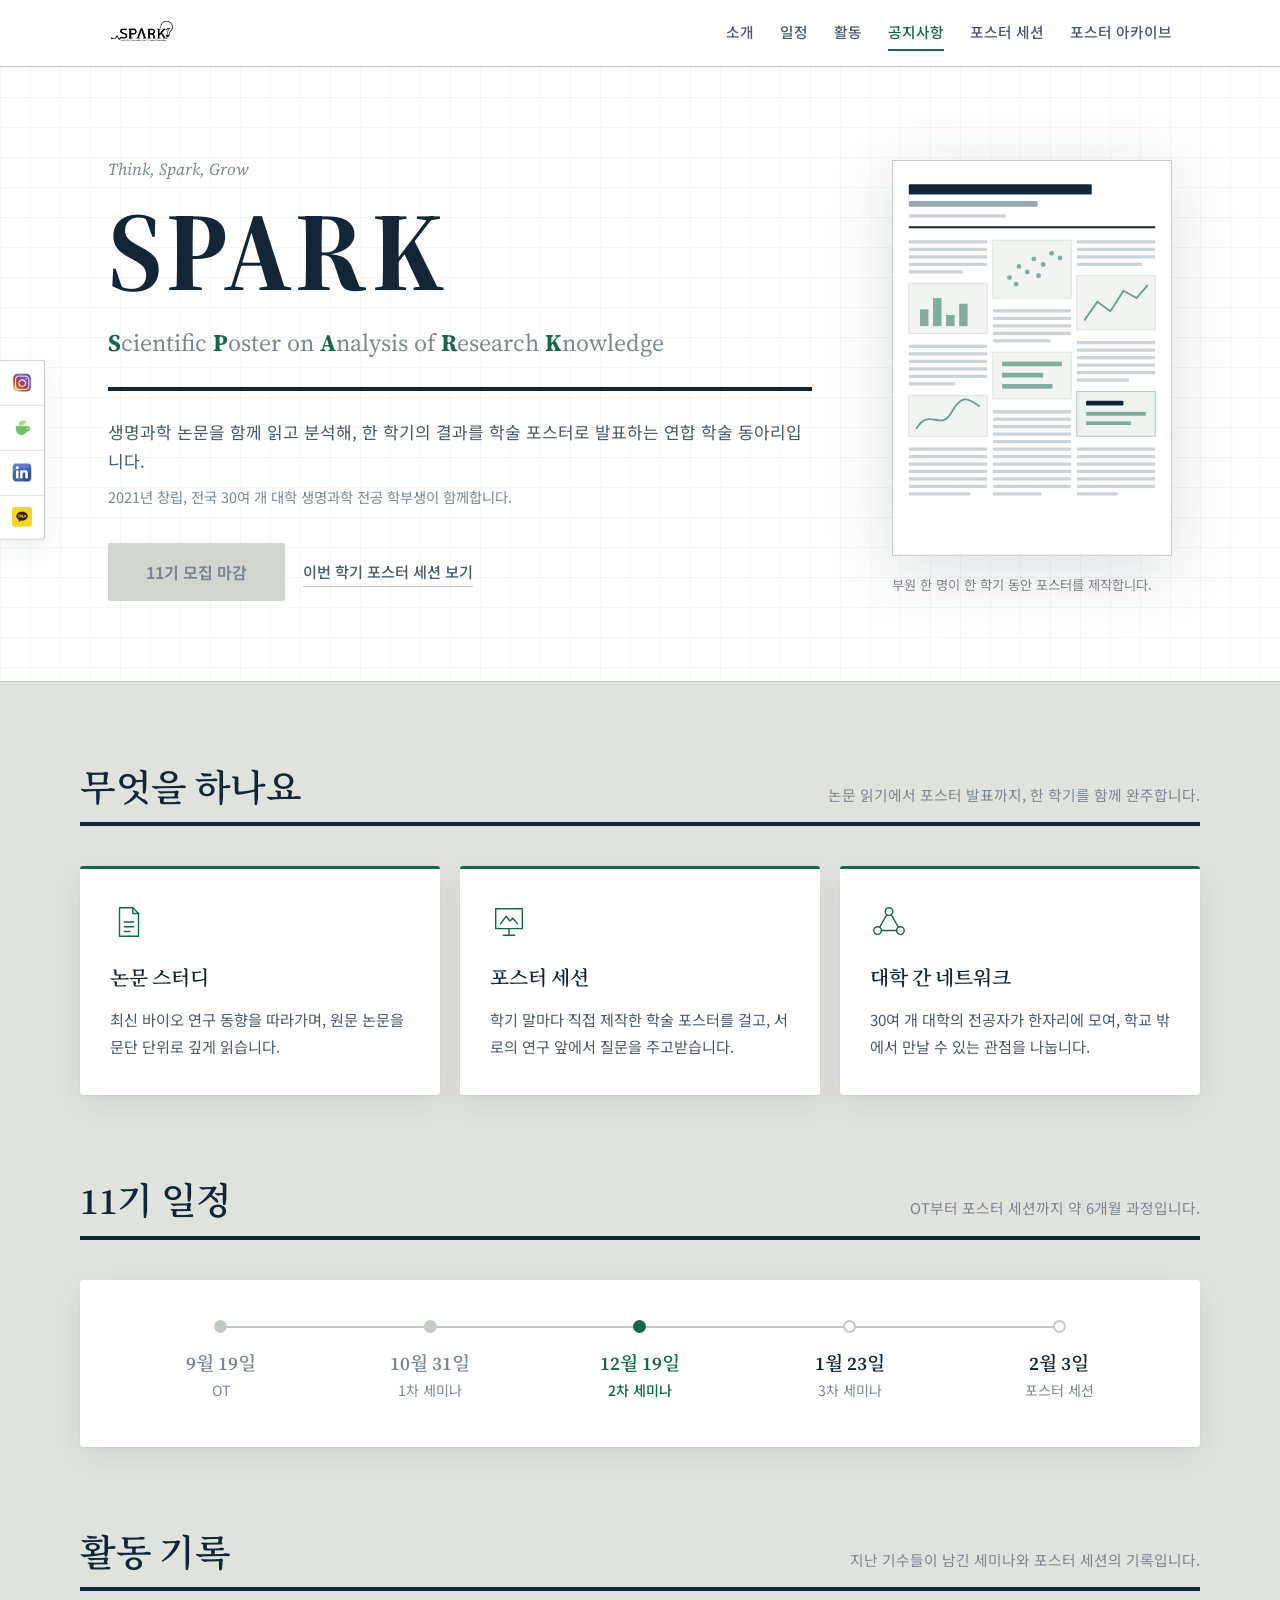
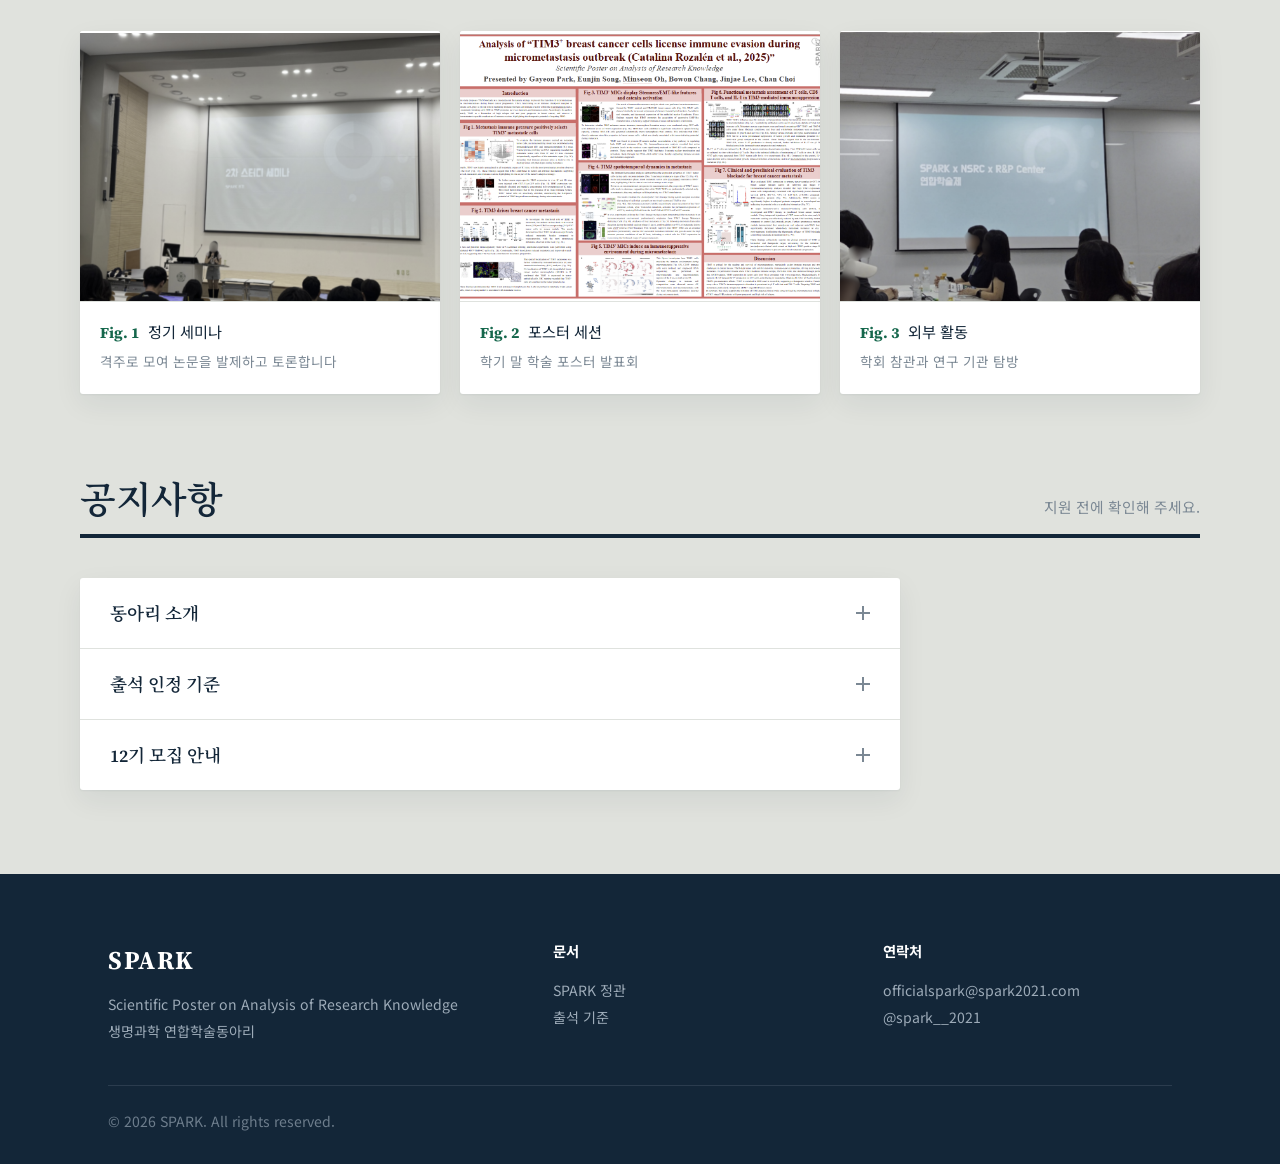
==== commit b7d44312: "Update index.html" ====
--- a/index.html
+++ b/index.html
@@ -86,7 +86,7 @@
     pages: {
         apply:  'apply-session.html',    // 지원하기 버튼을 누르면 가는 페이지
         poster: 'poster-session.html', // 포스터 세션 페이지
-        archive: 'poster-archive.html' //포스터 아카이빙 페이지
+        archive: 'poster-archive.html', //포스터 아카이빙 페이지
     },
 
 
@@ -959,6 +959,7 @@
             <a href="#activity">활동</a>
             <a href="#news">공지사항</a>
             <a id="nav-poster">포스터 세션</a>
+            <a id="nav-archive">포스터 아카이브</a>
             <a id="nav-apply" class="nav-apply"></a>
         </nav>
 
@@ -974,6 +975,7 @@
     <a href="#activity">활동</a>
     <a href="#news">공지사항</a>
     <a id="mob-poster">포스터 세션</a>
+    <a id="mob-archive">포스터 아카이브</a> 
     <a id="mob-apply"></a>
 </div>
 
@@ -1207,6 +1209,12 @@
     logo.alt = SITE.name;
     setHref(['nav-poster', 'mob-poster', 'hero-poster-link'], SITE.pages.poster);
     setHref(['nav-apply', 'mob-apply', 'hero-cta'], SITE.pages.apply);
+     if (SITE.pages.archive) {
+        setHref(['nav-archive', 'mob-archive'], SITE.pages.archive);
+    } else {                                   // archive 줄을 지우면 메뉴도 숨김
+        $('nav-archive').style.display = 'none';
+        $('mob-archive').style.display = 'none';
+    }
     setText('nav-apply', R.menuText);
     setText('mob-apply', R.menuText);
 
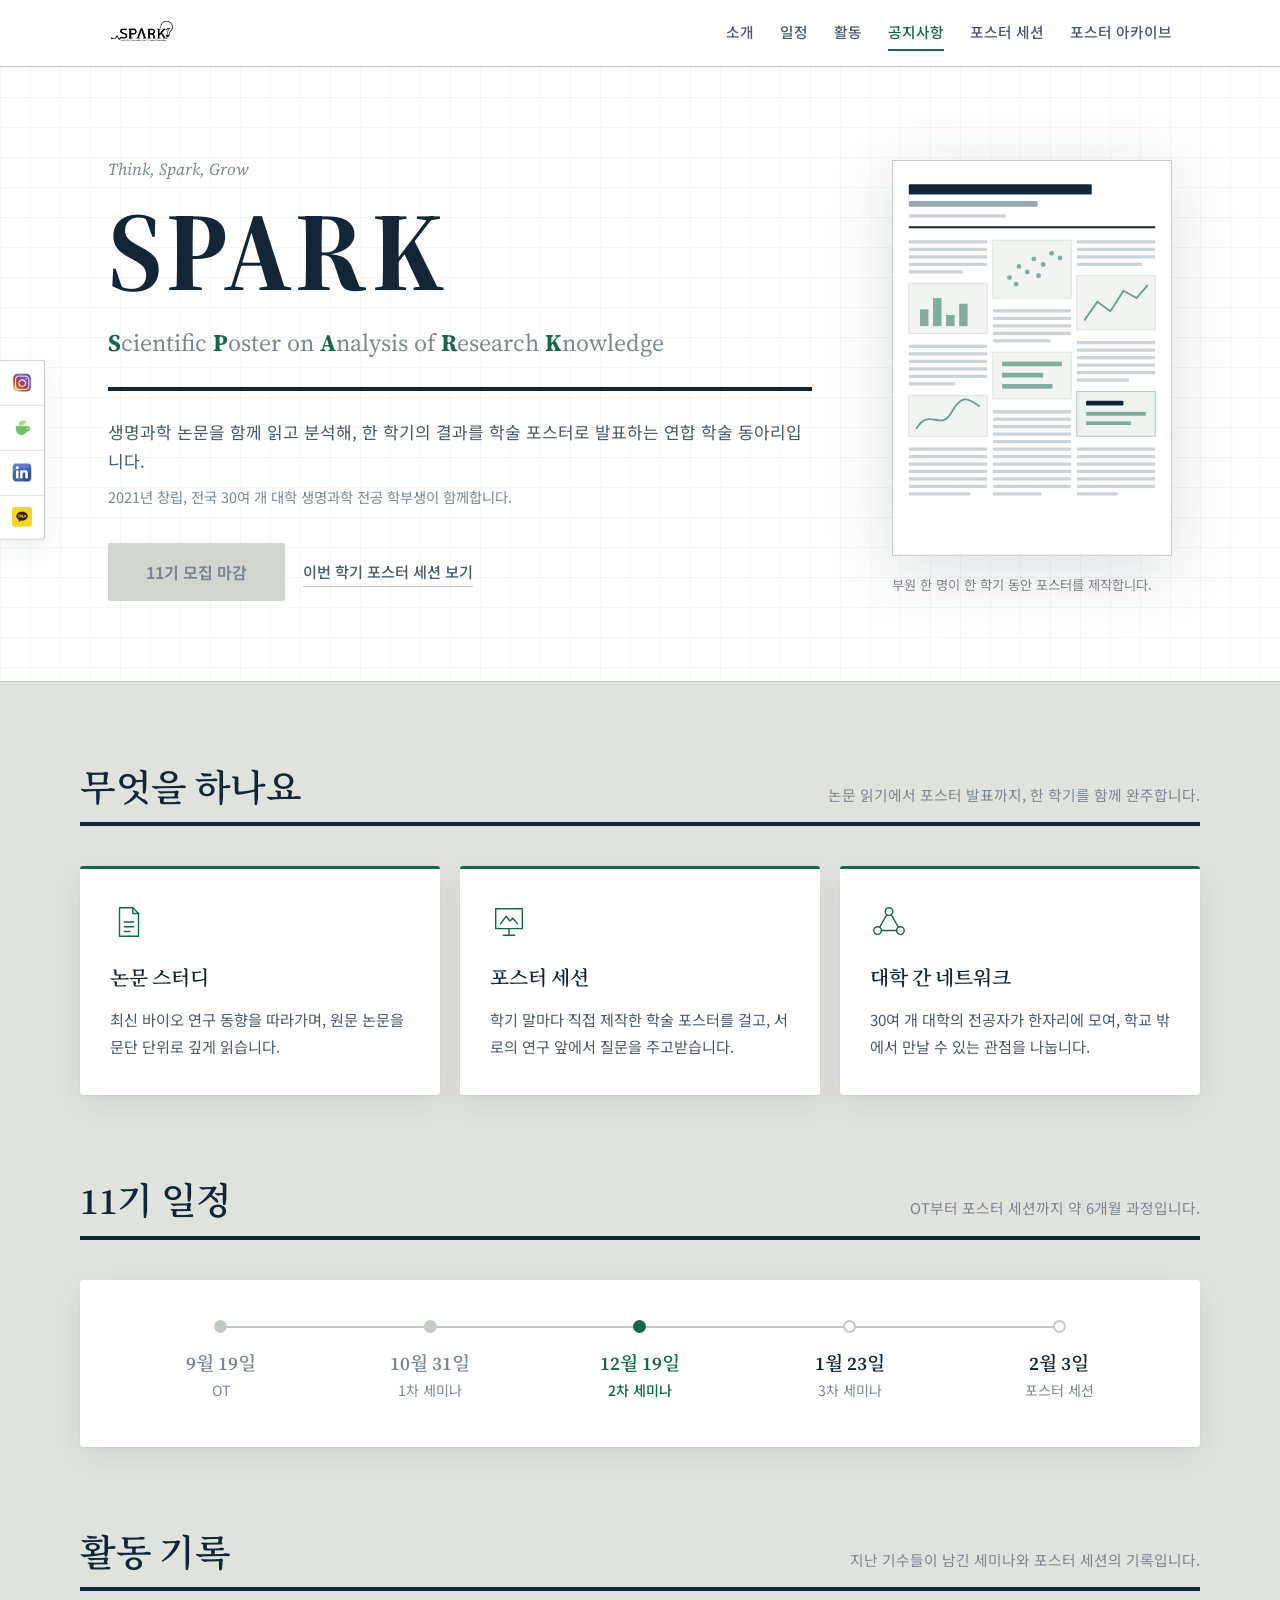
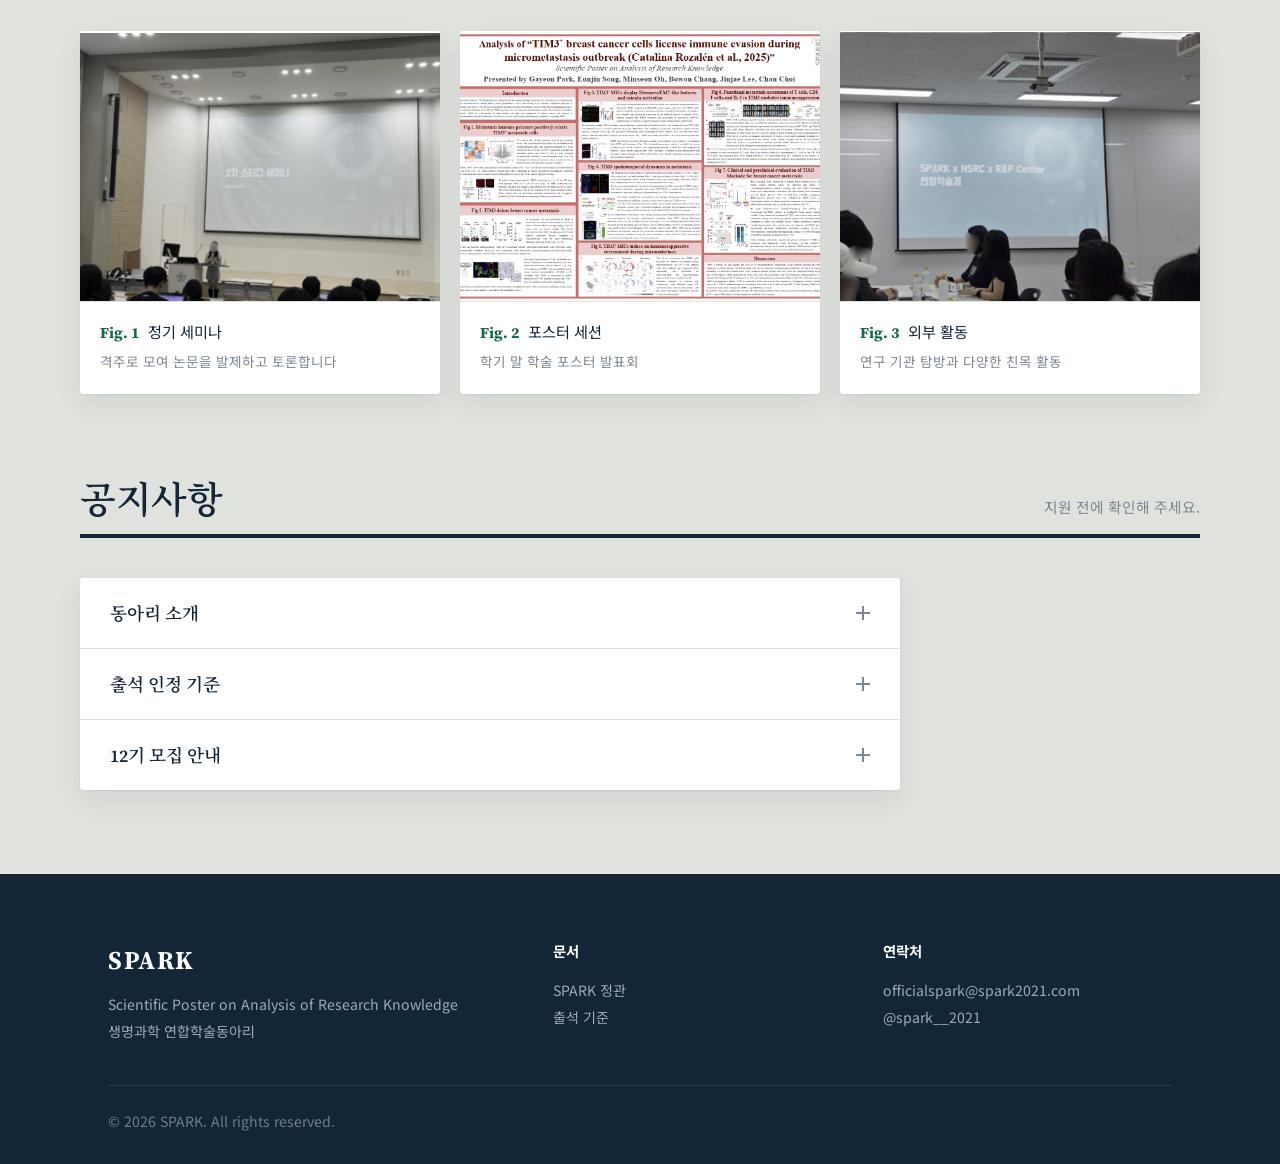
==== commit 8b0c690b: "Update index.html" ====
--- a/index.html
+++ b/index.html
@@ -164,19 +164,19 @@
                 image: 'photo1.png',
                 title: '정기 세미나',
                 sub:   '격주로 모여 논문을 발제하고 토론합니다',
-                link:  'gallery.html?type=seminar',
+               
             },
             {
                 image: 'photo2.png',
                 title: '포스터 세션',
                 sub:   '학기 말 학술 포스터 발표회',
-                link:  'gallery.html?type=poster',
+               
             },
             {
                 image: 'photo3.png',
                 title: '외부 활동',
-                sub:   '학회 참관과 연구 기관 탐방',
-                link:  'gallery.html?type=external',
+                sub:   '연구 기관 탐방과 다양한 친목 활동',
+               
             },
         ],
     },
@@ -1273,15 +1273,17 @@
     /* ── 활동 기록 ──────────────────────────── */
     setLines('activity-title', SITE.activity.title);
     setLines('activity-sub', SITE.activity.subtitle);
-    $('activity-grid').innerHTML = SITE.activity.cards.map((c, i) =>
-        '<a href="' + esc(c.link) + '" class="panel figure-card"><figure>' +
+      $('activity-grid').innerHTML = SITE.activity.cards.map((c, i) => {
+        const tag  = c.link ? 'a' : 'div';                         // link가 없으면 클릭 안 되는 카드
+        const href = c.link ? ' href="' + esc(c.link) + '"' : '';
+        return '<' + tag + href + ' class="panel figure-card"><figure>' +
             '<div class="plate"><img src="' + esc(c.image) + '" alt="' + esc(c.title) + ' 현장" loading="lazy"></div>' +
             '<figcaption>' +
                 '<span class="fig-no">Fig. ' + (i + 1) + '</span>' + esc(c.title) +
                 '<span class="fig-sub">' + lines(c.sub) + '</span>' +
             '</figcaption>' +
-        '</figure></a>'
-    ).join('');
+        '</figure></' + tag + '>';
+    }).join('');
 
     /* ── 공지사항 ───────────────────────────── */
     setLines('notice-title', SITE.notice.title);
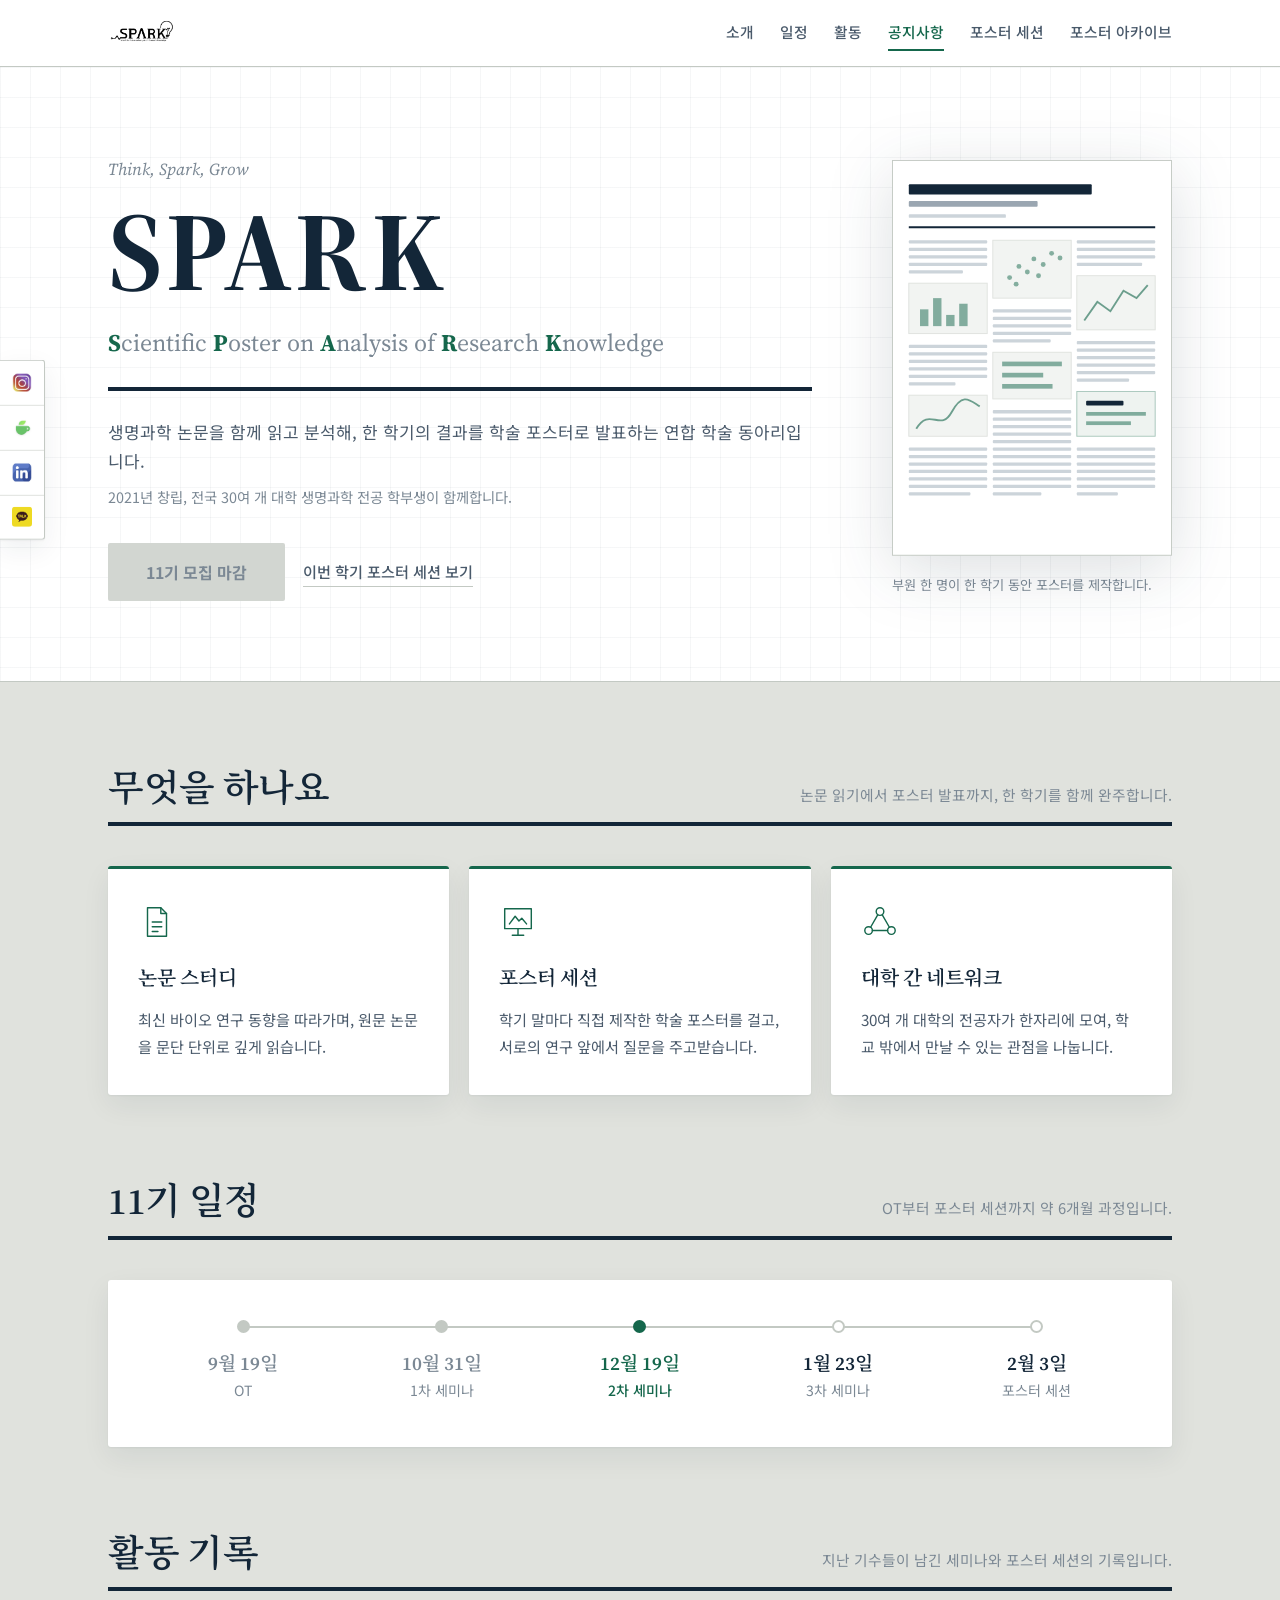
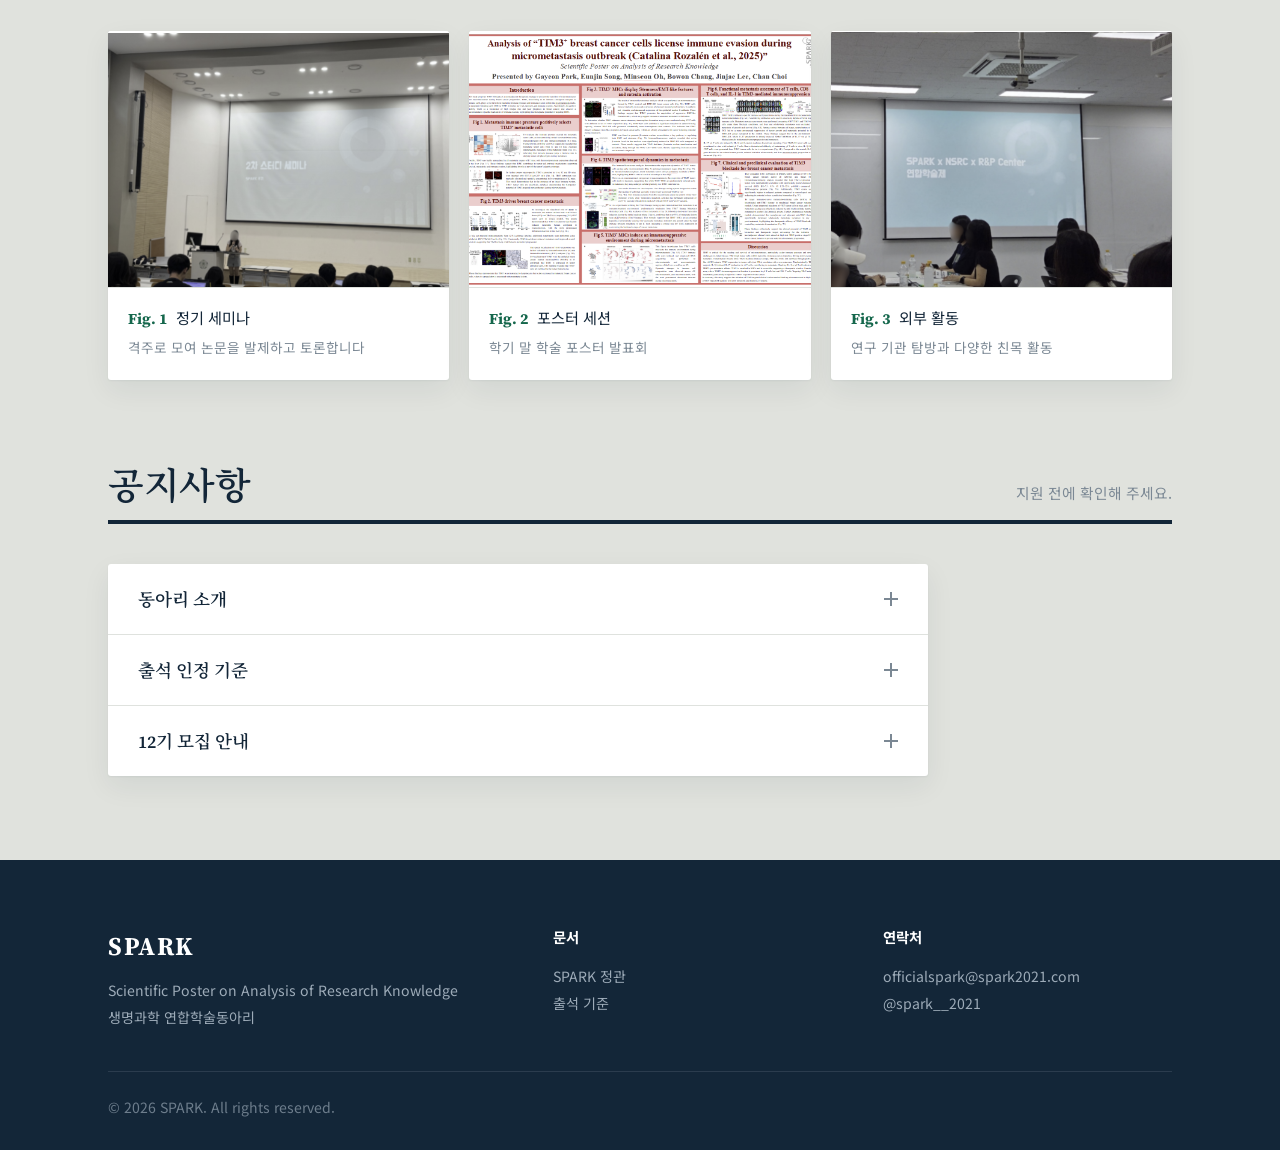
==== commit e9adb368: "Update index.html" ====
--- a/index.html
+++ b/index.html
@@ -635,7 +635,8 @@
 
 /* ── 섹션 공통 ──────────────────────────── */
 section { scroll-margin-top: 66px; }
-.section-body { padding: 84px 0; }
+/* 위아래 여백만 지정 (좌우 여백은 .wrap 에서 관리) */
+.section-body { padding-top: 84px; padding-bottom: 84px; }
 .section-body.no-top { padding-top: 0; }
 
 .section-head {
@@ -912,10 +913,22 @@
 }
 #toast.show { opacity: 1; transform: translateX(-50%) translateY(0); }
 
+/* ── 모바일 여백 ────────────────────────── */
 @media (max-width: 860px) {
     .hero { padding: 66px 0 58px; }
-    .section-body { padding: 58px 0; }
-    .wrap, .header-inner, .hero-inner { padding: 0 20px; }
+
+    /* 좌우 여백만 지정 (위아래 여백을 덮어쓰지 않도록 분리) */
+    .wrap, .header-inner, .hero-inner {
+        padding-left: 20px;
+        padding-right: 20px;
+    }
+
+    /* 섹션 위아래 간격 — 숫자를 키우면 더 넓어집니다 */
+    .section-body {
+        padding-top: 72px;
+        padding-bottom: 72px;
+    }
+    .section-body.no-top { padding-top: 0; }
 }
 
 @media (prefers-reduced-motion: reduce) {
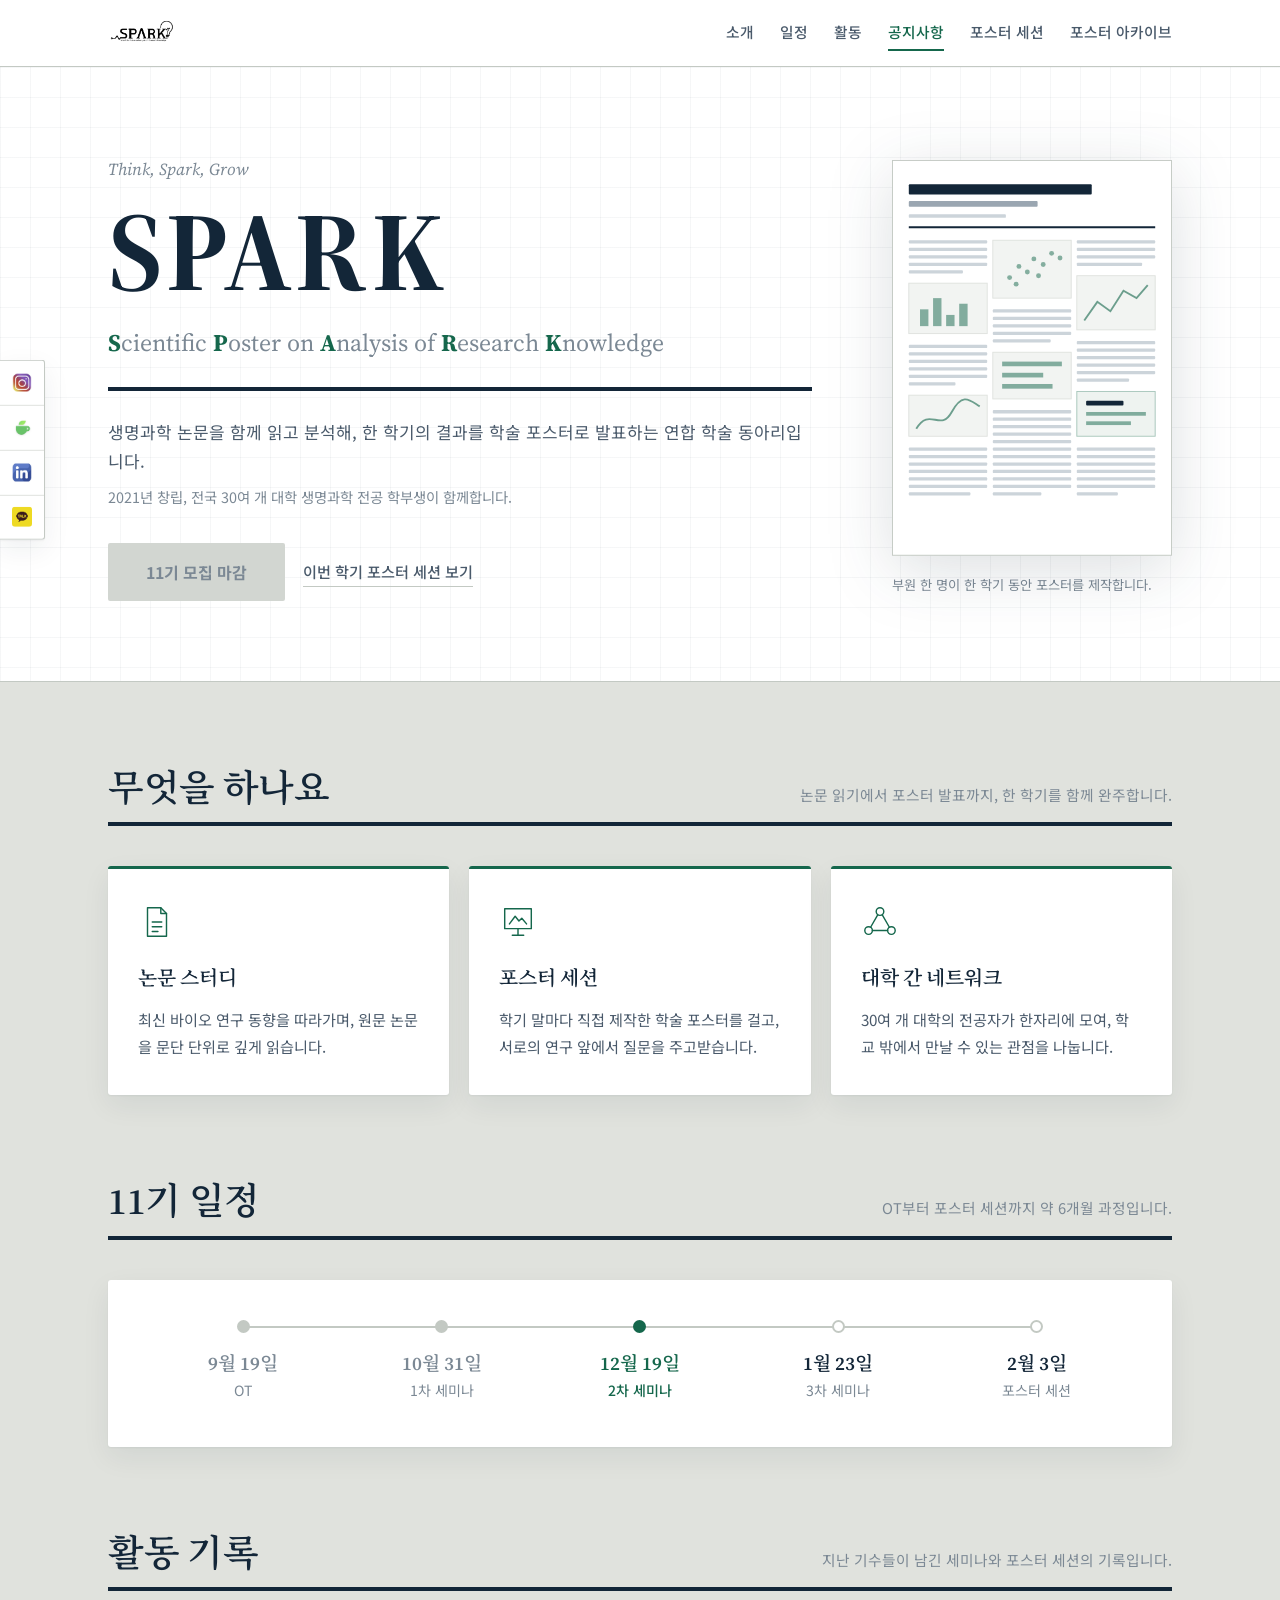
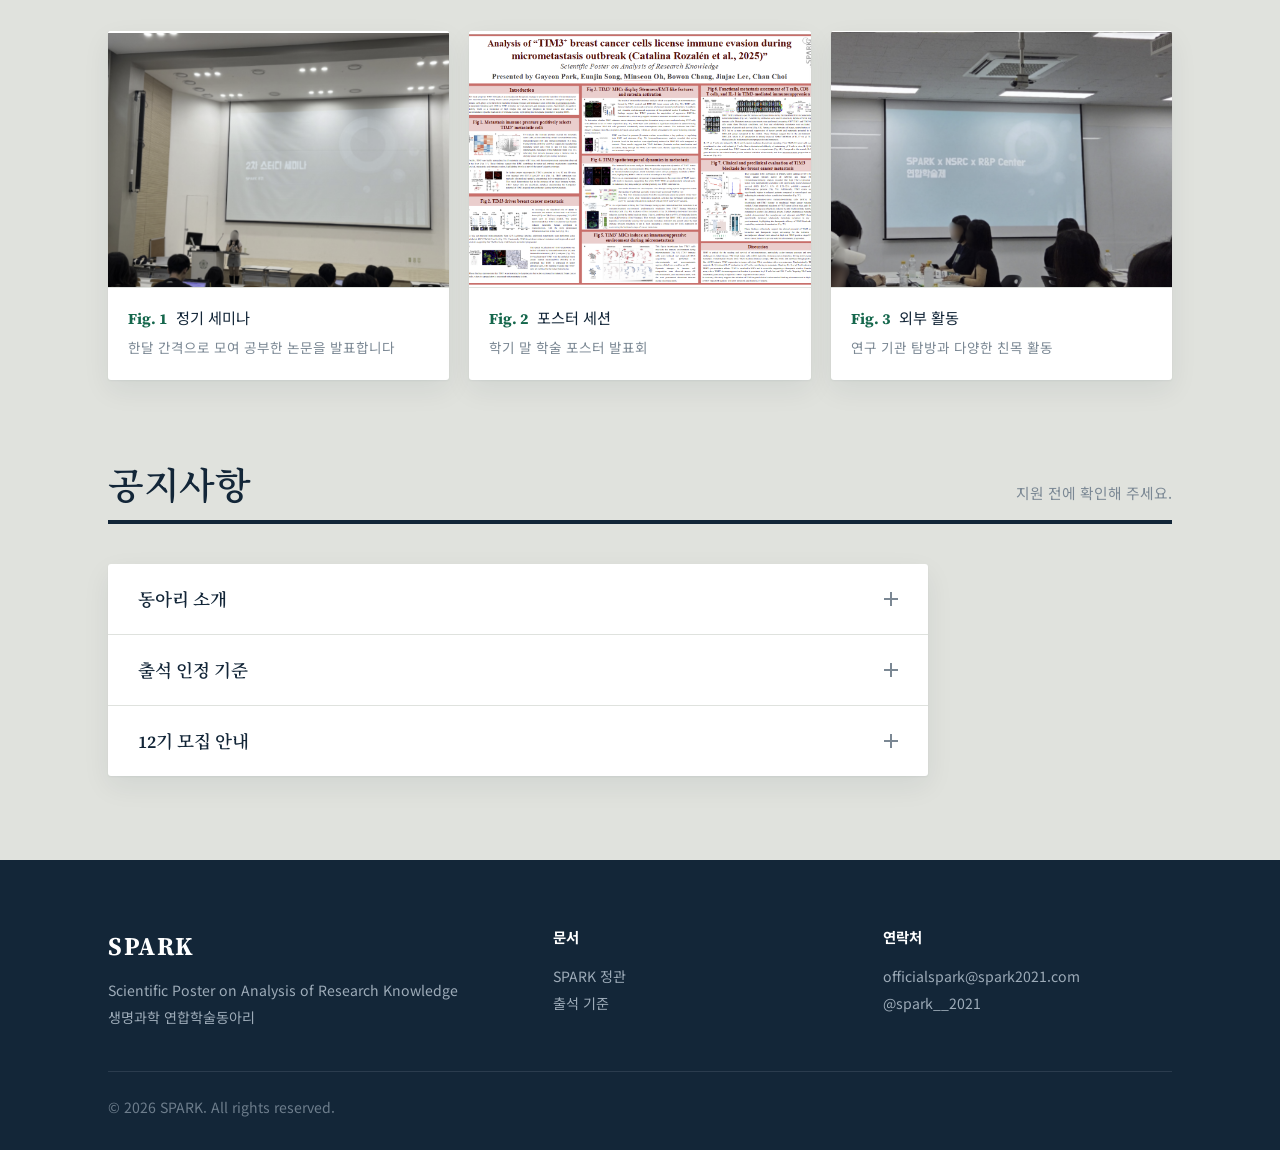
==== commit 7b25dd9f: "Update index.html" ====
--- a/index.html
+++ b/index.html
@@ -163,7 +163,7 @@
             {
                 image: 'photo1.png',
                 title: '정기 세미나',
-                sub:   '격주로 모여 논문을 발제하고 토론합니다',
+                sub:   '한달 간격으로 모여 공부한 논문을 발표합니다',
                
             },
             {
